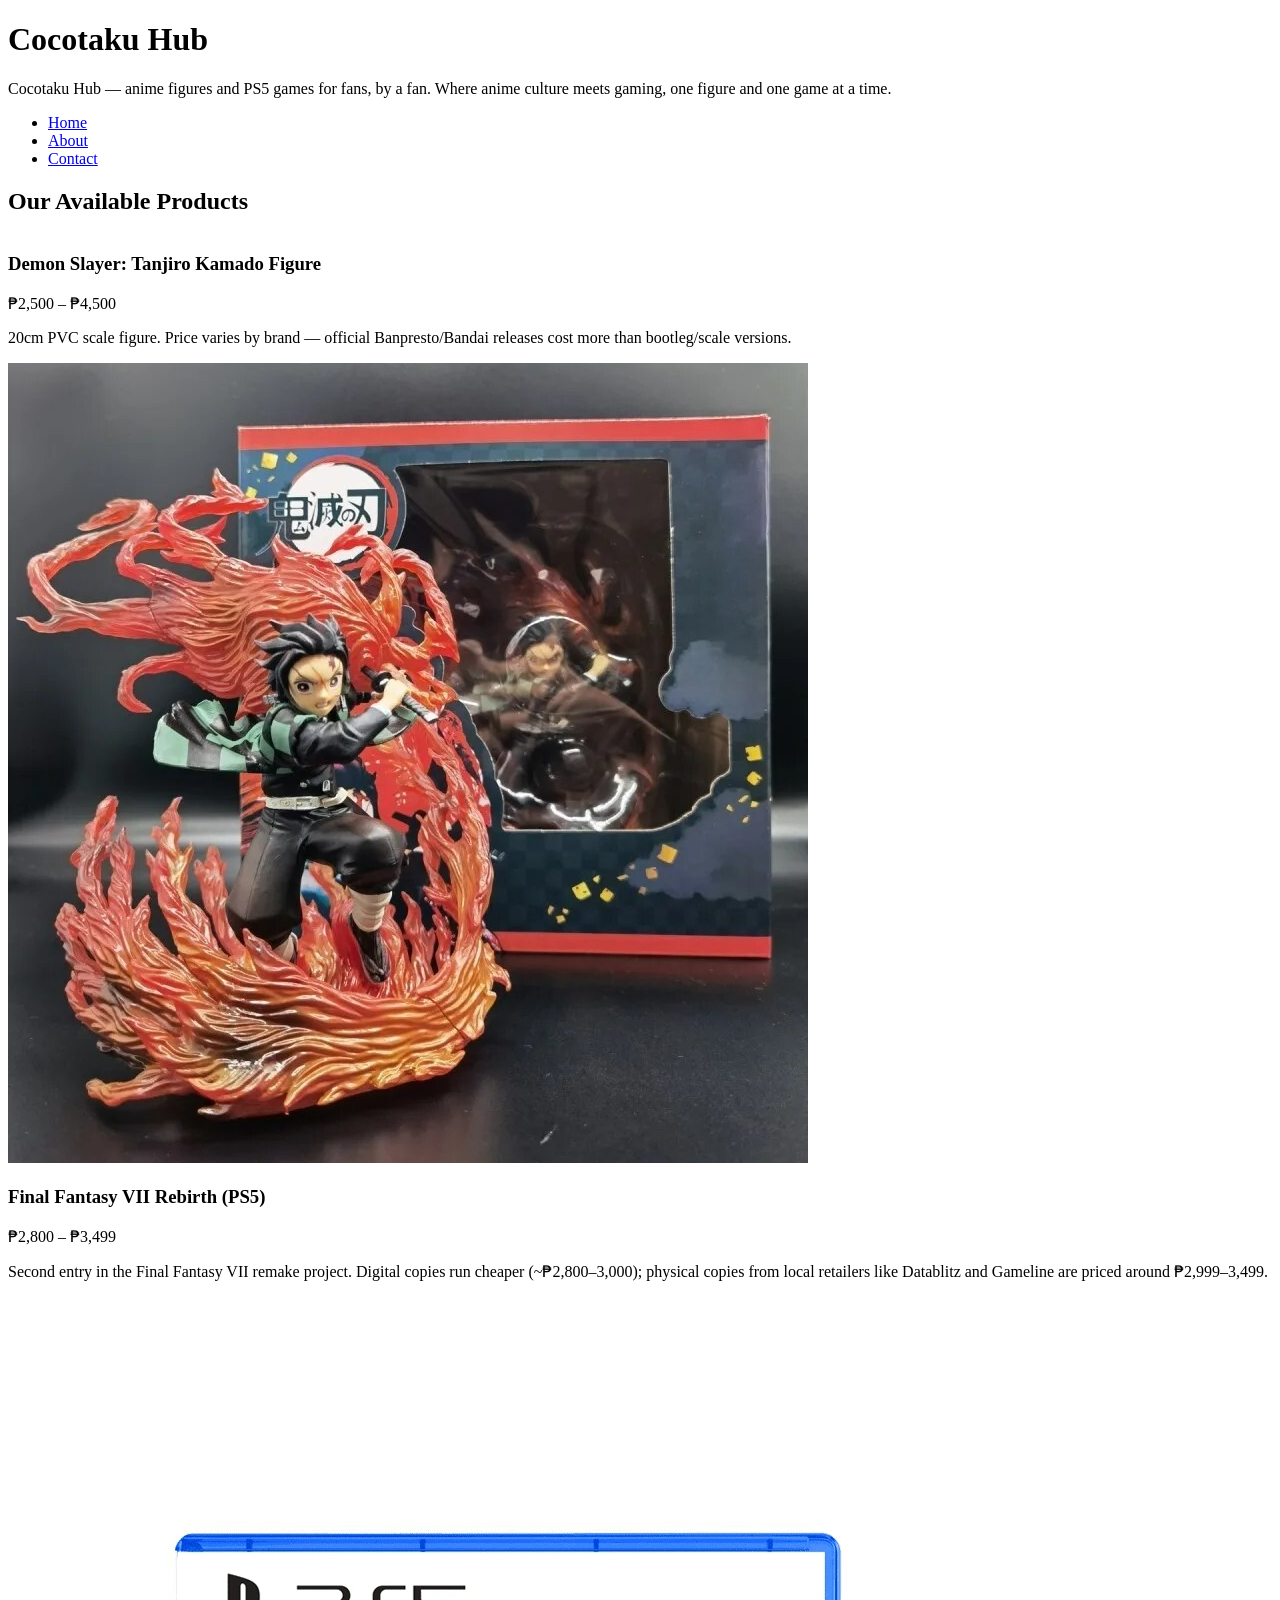
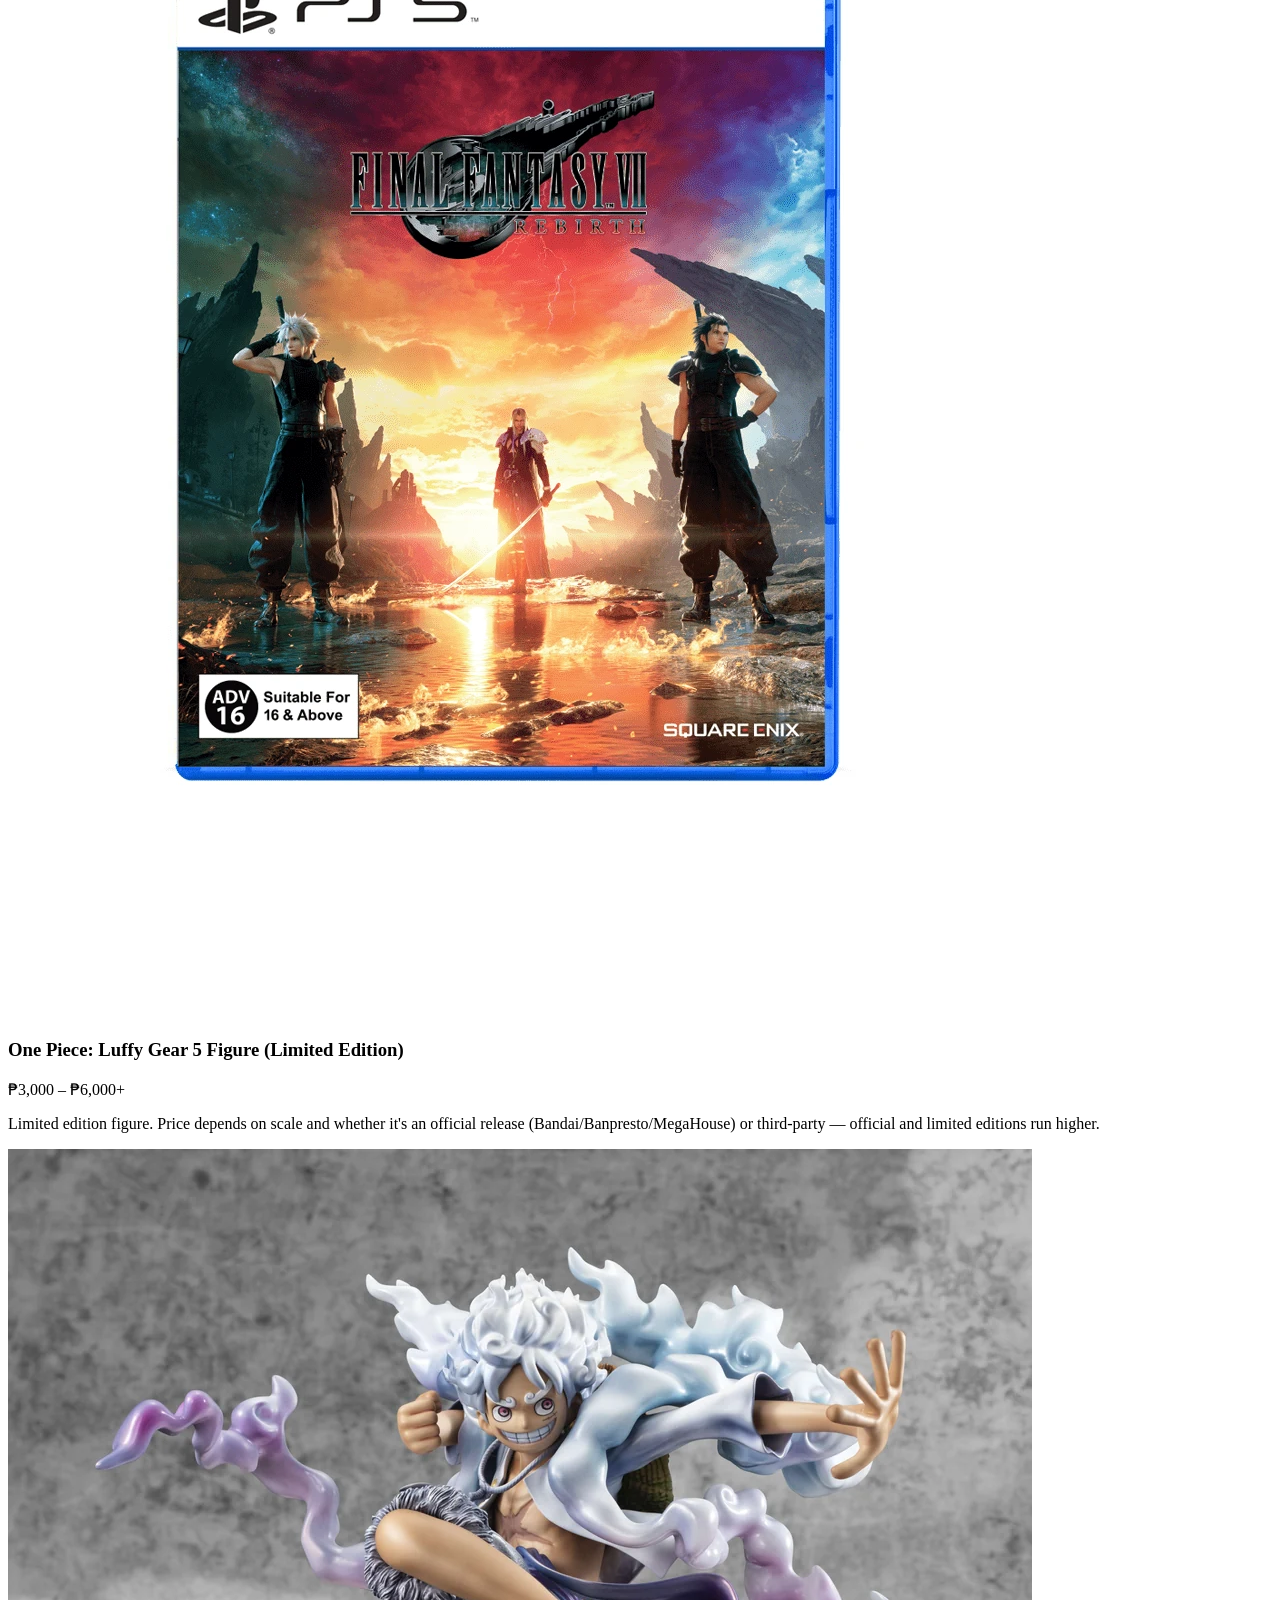
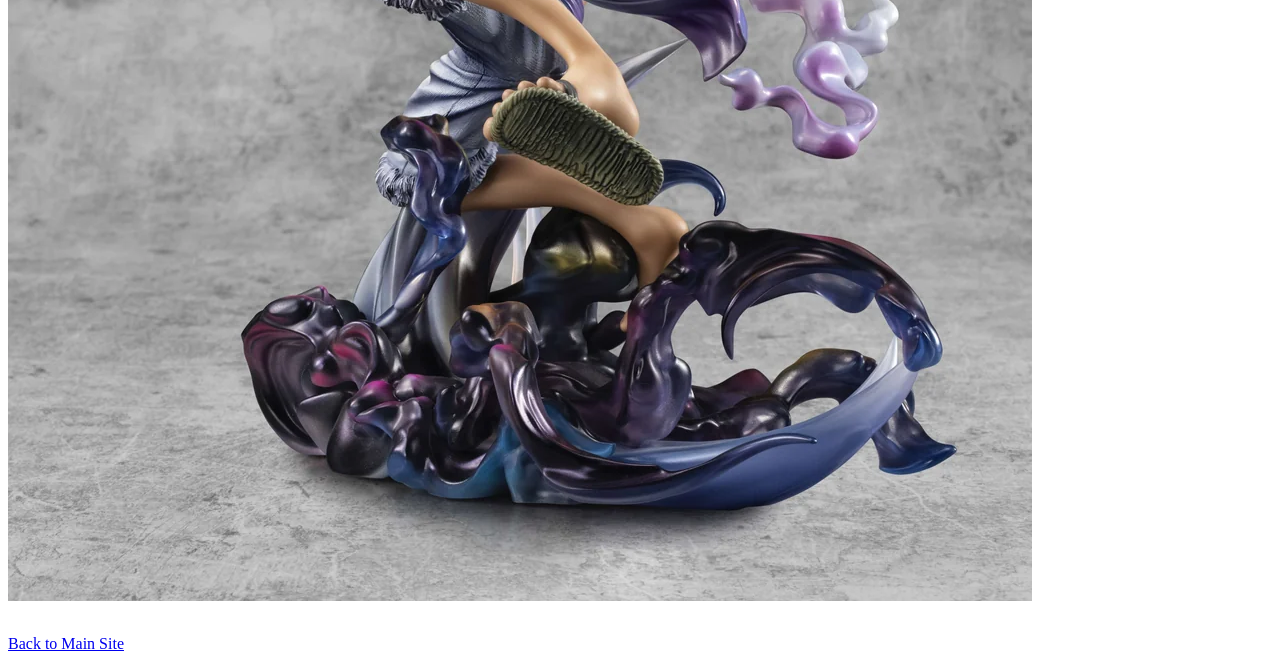
==== index.html @ 90696ed7 "Split shop into Home, About, and Contact pages with shared nav" ====
<!DOCTYPE html>
<html lang="en">
<head>
  <meta charset="UTF-8">
  <title>Cocotaku Hub</title>
</head>
<body>

  <header>
    <h1>Cocotaku Hub</h1>
    <p>Cocotaku Hub — anime figures and PS5 games for fans, by a fan.
    Where anime culture meets gaming, one figure and one game at a time.</p>
    <nav>
      <ul>
        <li><a href="index.html">Home</a></li>
        <li><a href="about.html">About</a></li>
        <li><a href="contact.html">Contact</a></li>
      </ul>
    </nav>
  </header>

  <main>
    <section>
      <h2>Our Available Products</h2>

      <article style="overflow: auto; margin-bottom: 30px;">

        <article>
          <h3>Demon Slayer: Tanjiro Kamado Figure</h3>
          <p>₱2,500 – ₱4,500</p>
          <p>20cm PVC scale figure. Price varies by brand — official Banpresto/Bandai releases cost more than bootleg/scale versions.</p>
          <img src="tanjiro.jpg" alt="Demon Slayer Tanjiro Kamado Figure">
        </article>

        <article>
          <h3>Final Fantasy VII Rebirth (PS5)</h3>
          <p>₱2,800 – ₱3,499</p>
          <p>Second entry in the Final Fantasy VII remake project. Digital copies run cheaper (~₱2,800–3,000); physical copies from local retailers like Datablitz and Gameline are priced around ₱2,999–3,499.</p>
          <img src="PS5.webp" alt="Final Fantasy VII Rebirth PS5 game">
        </article>

        <article>
          <h3>One Piece: Luffy Gear 5 Figure (Limited Edition)</h3>
          <p>₱3,000 – ₱6,000+</p>
          <p>Limited edition figure. Price depends on scale and whether it's an official release (Bandai/Banpresto/MegaHouse) or third-party — official and limited editions run higher.</p>
          <img src="luffy.webp" alt="One Piece Luffy Gear 5 Limited Edition Figure">
        </article>

      </article>
    </section>
  </main>

  <footer>
    <p><a href="https://jangel-laureta-compro.github.io/laureta_johnangel/">Back to Main Site</a></p>
  </footer>

</body>
</html>
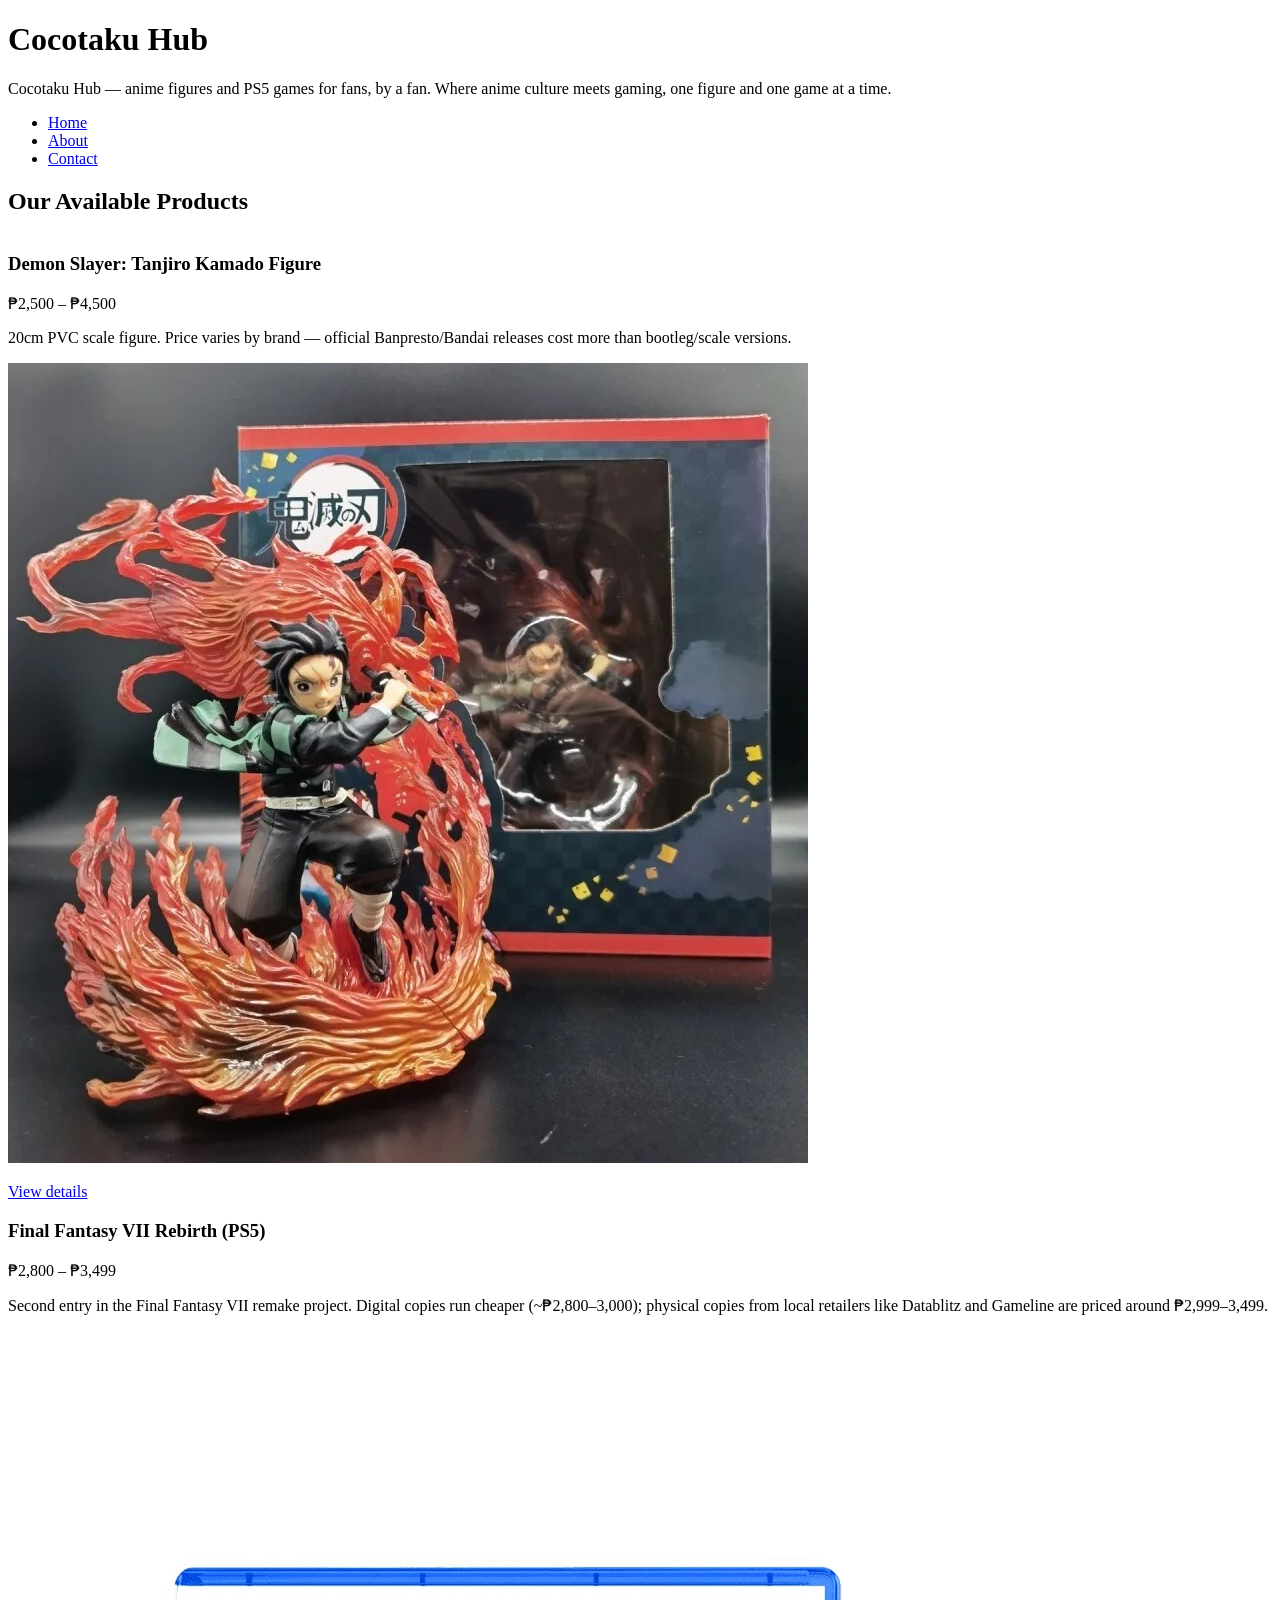
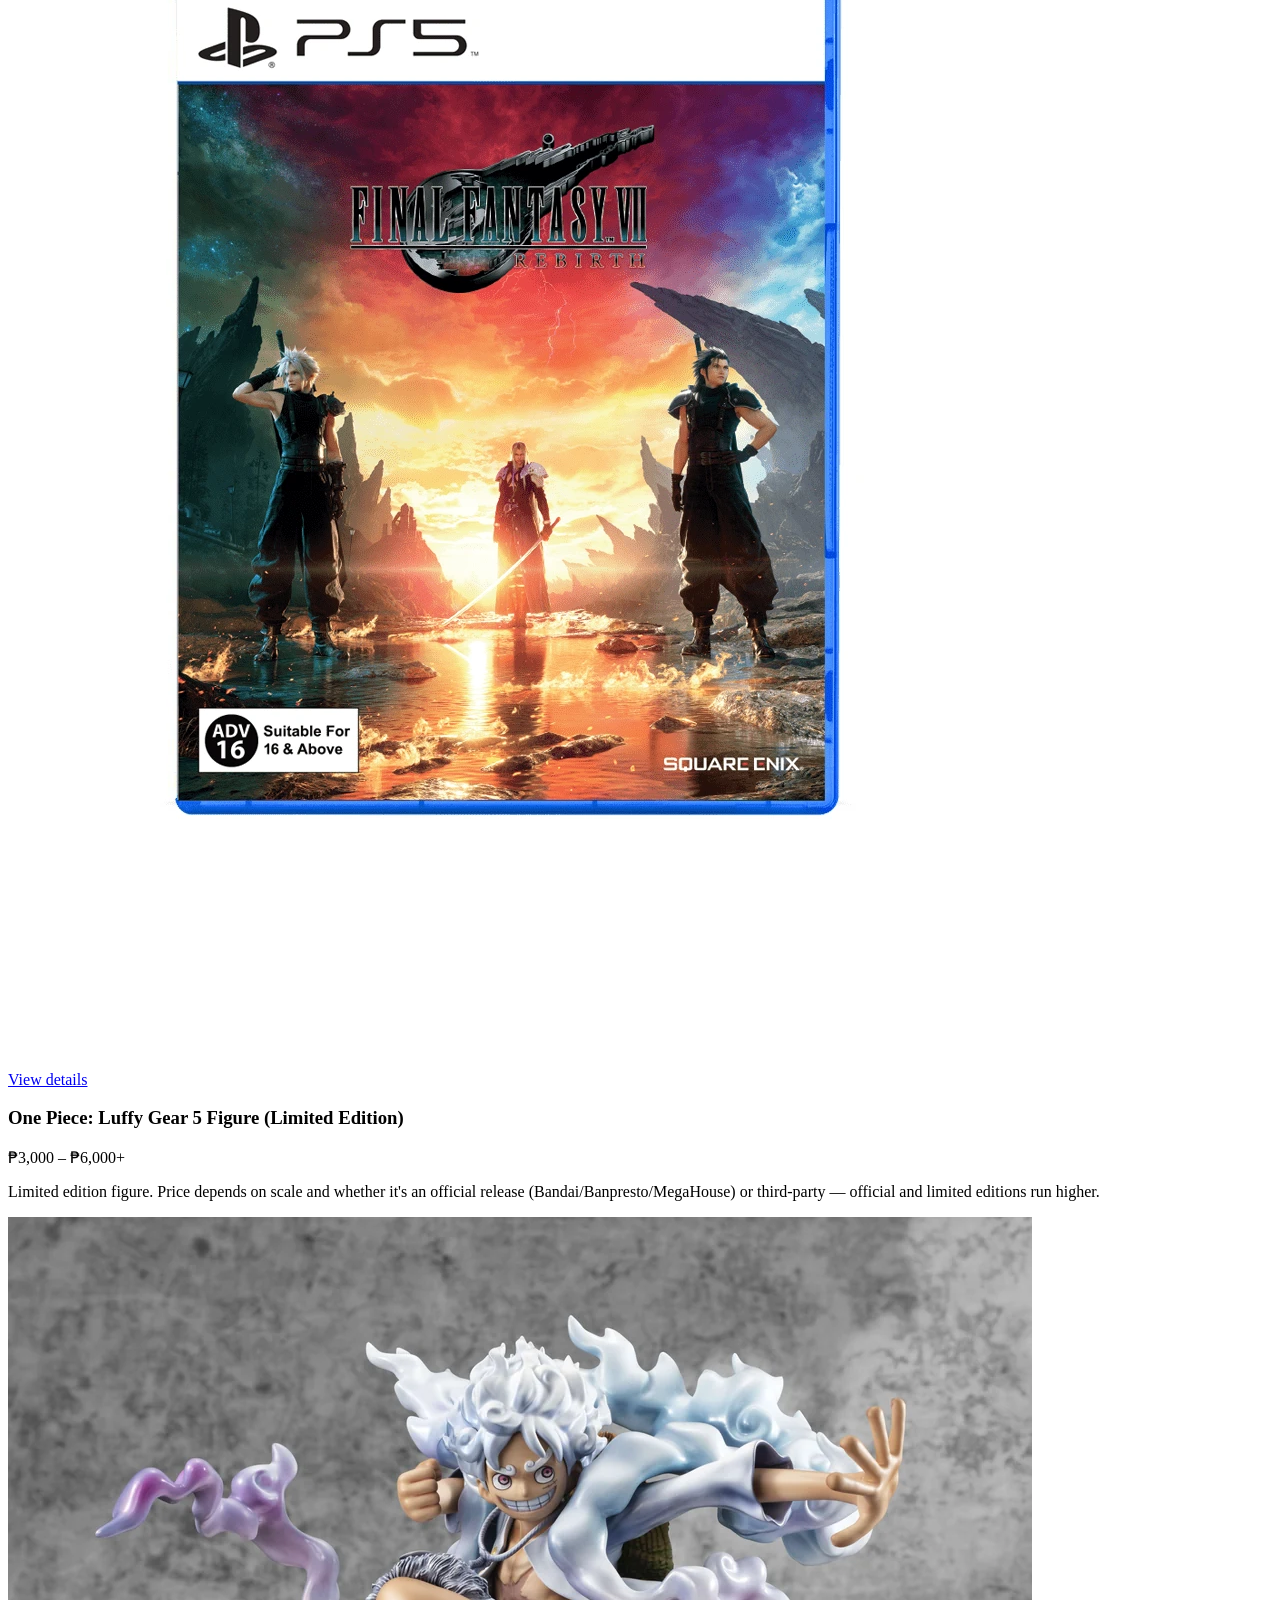
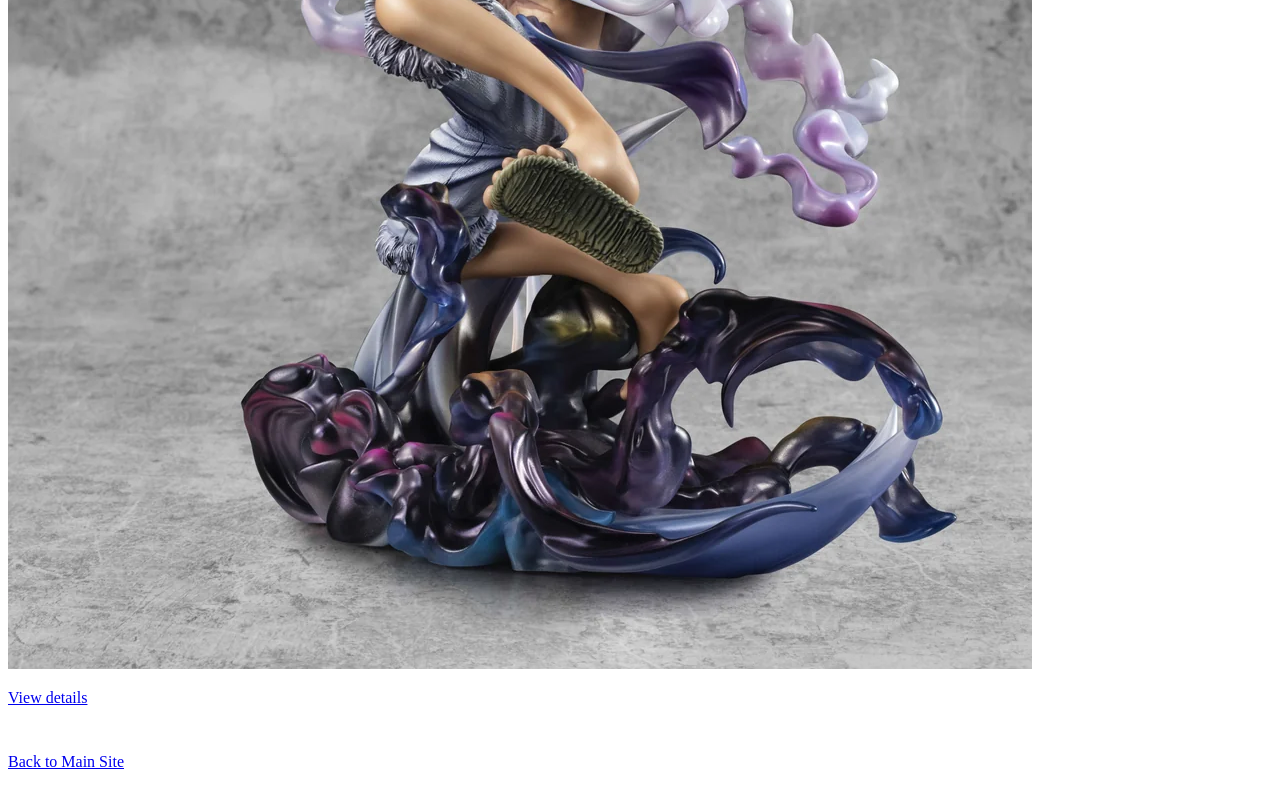
==== commit 6078ca8d: "add product detail pages for all products with view details links" ====
--- a/index.html
+++ b/index.html
@@ -26,25 +26,28 @@
       <article style="overflow: auto; margin-bottom: 30px;">
 
         <article>
-          <h3>Demon Slayer: Tanjiro Kamado Figure</h3>
-          <p>₱2,500 – ₱4,500</p>
-          <p>20cm PVC scale figure. Price varies by brand — official Banpresto/Bandai releases cost more than bootleg/scale versions.</p>
-          <img src="tanjiro.jpg" alt="Demon Slayer Tanjiro Kamado Figure">
-        </article>
+  <h3>Demon Slayer: Tanjiro Kamado Figure</h3>
+  <p>₱2,500 – ₱4,500</p>
+  <p>20cm PVC scale figure. Price varies by brand — official Banpresto/Bandai releases cost more than bootleg/scale versions.</p>
+  <img src="tanjiro.jpg" alt="Demon Slayer Tanjiro Kamado Figure">
+  <p><a href="products/tanjiro.html">View details</a></p>
+</article>
 
         <article>
-          <h3>Final Fantasy VII Rebirth (PS5)</h3>
-          <p>₱2,800 – ₱3,499</p>
-          <p>Second entry in the Final Fantasy VII remake project. Digital copies run cheaper (~₱2,800–3,000); physical copies from local retailers like Datablitz and Gameline are priced around ₱2,999–3,499.</p>
-          <img src="PS5.webp" alt="Final Fantasy VII Rebirth PS5 game">
-        </article>
+  <h3>Final Fantasy VII Rebirth (PS5)</h3>
+  <p>₱2,800 – ₱3,499</p>
+  <p>Second entry in the Final Fantasy VII remake project. Digital copies run cheaper (~₱2,800–3,000); physical copies from local retailers like Datablitz and Gameline are priced around ₱2,999–3,499.</p>
+  <img src="PS5.webp" alt="Final Fantasy VII Rebirth PS5 game">
+  <p><a href="products/ps5-rebirth.html">View details</a></p>
+</article>
 
-        <article>
-          <h3>One Piece: Luffy Gear 5 Figure (Limited Edition)</h3>
-          <p>₱3,000 – ₱6,000+</p>
-          <p>Limited edition figure. Price depends on scale and whether it's an official release (Bandai/Banpresto/MegaHouse) or third-party — official and limited editions run higher.</p>
-          <img src="luffy.webp" alt="One Piece Luffy Gear 5 Limited Edition Figure">
-        </article>
+       <article>
+  <h3>One Piece: Luffy Gear 5 Figure (Limited Edition)</h3>
+  <p>₱3,000 – ₱6,000+</p>
+  <p>Limited edition figure. Price depends on scale and whether it's an official release (Bandai/Banpresto/MegaHouse) or third-party — official and limited editions run higher.</p>
+  <img src="luffy.webp" alt="One Piece Luffy Gear 5 Limited Edition Figure">
+  <p><a href="products/luffy-gear5.html">View details</a></p>
+</article>
 
       </article>
     </section>
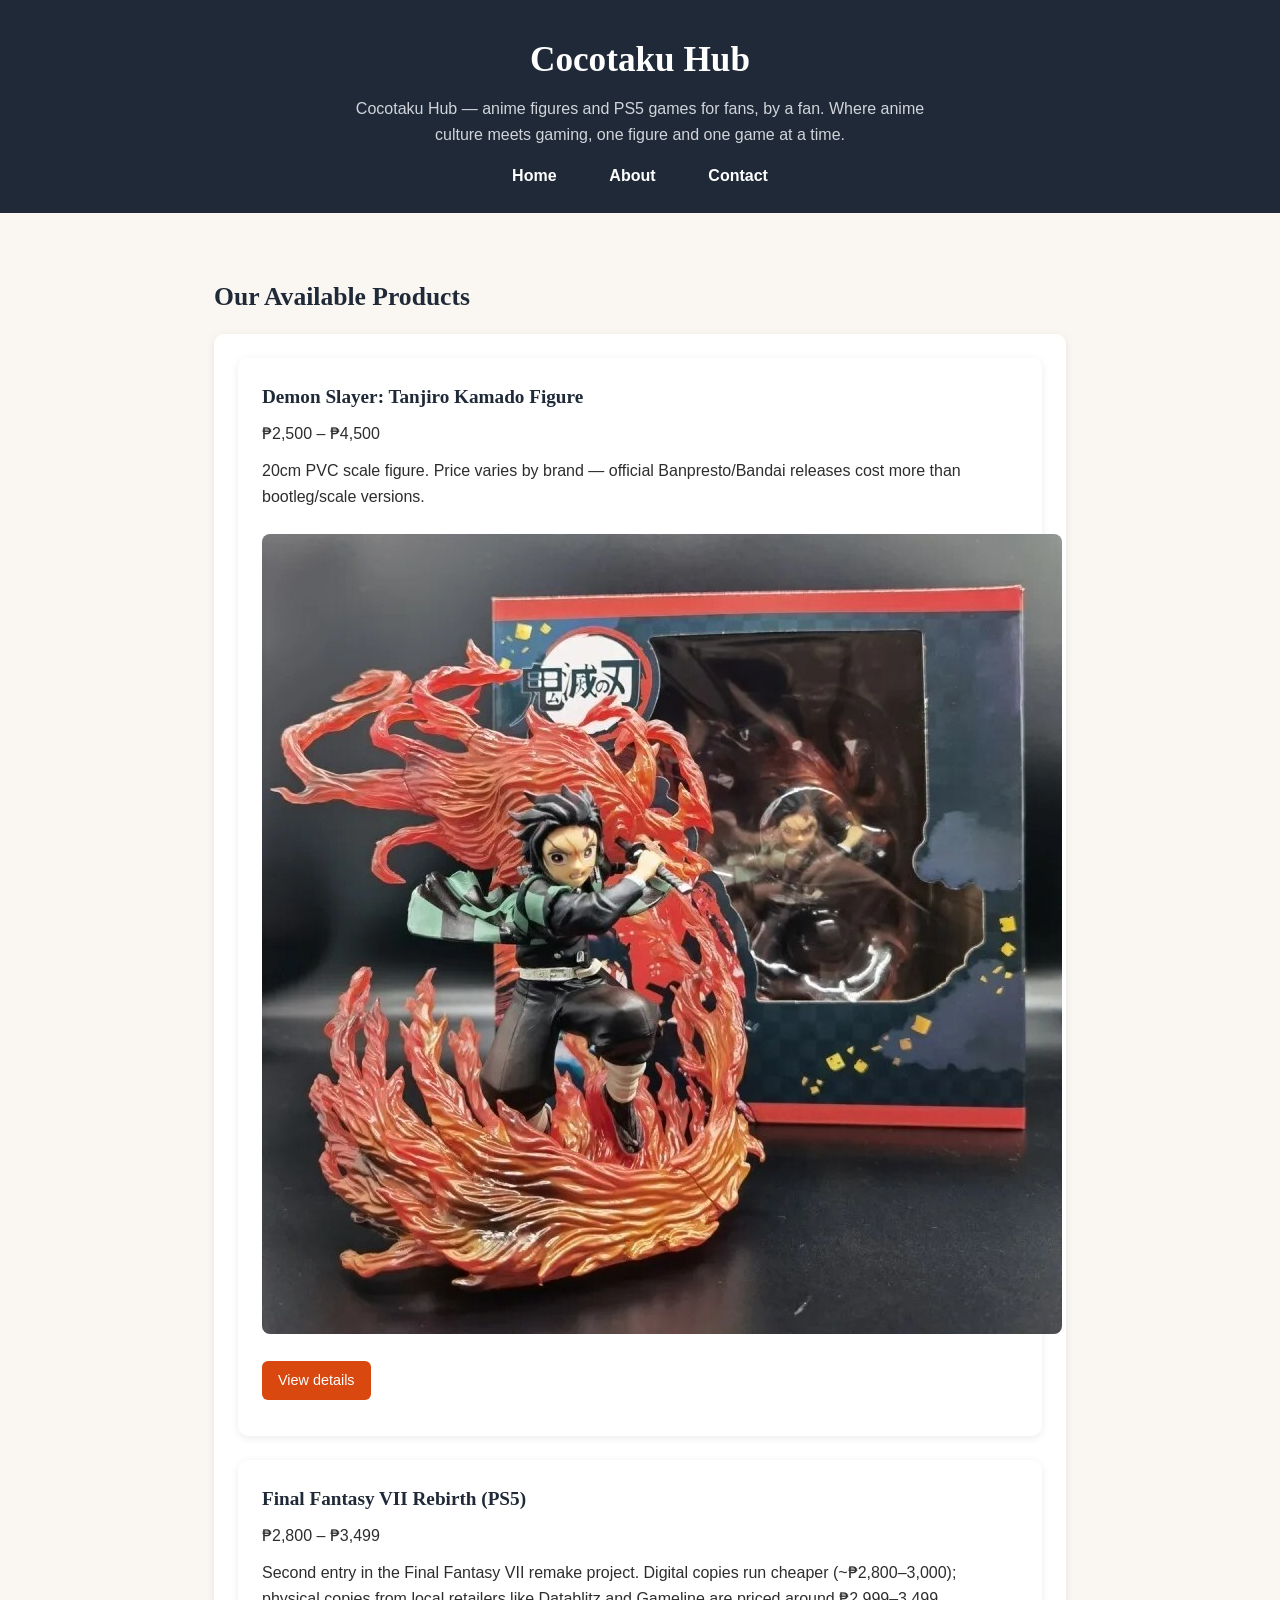
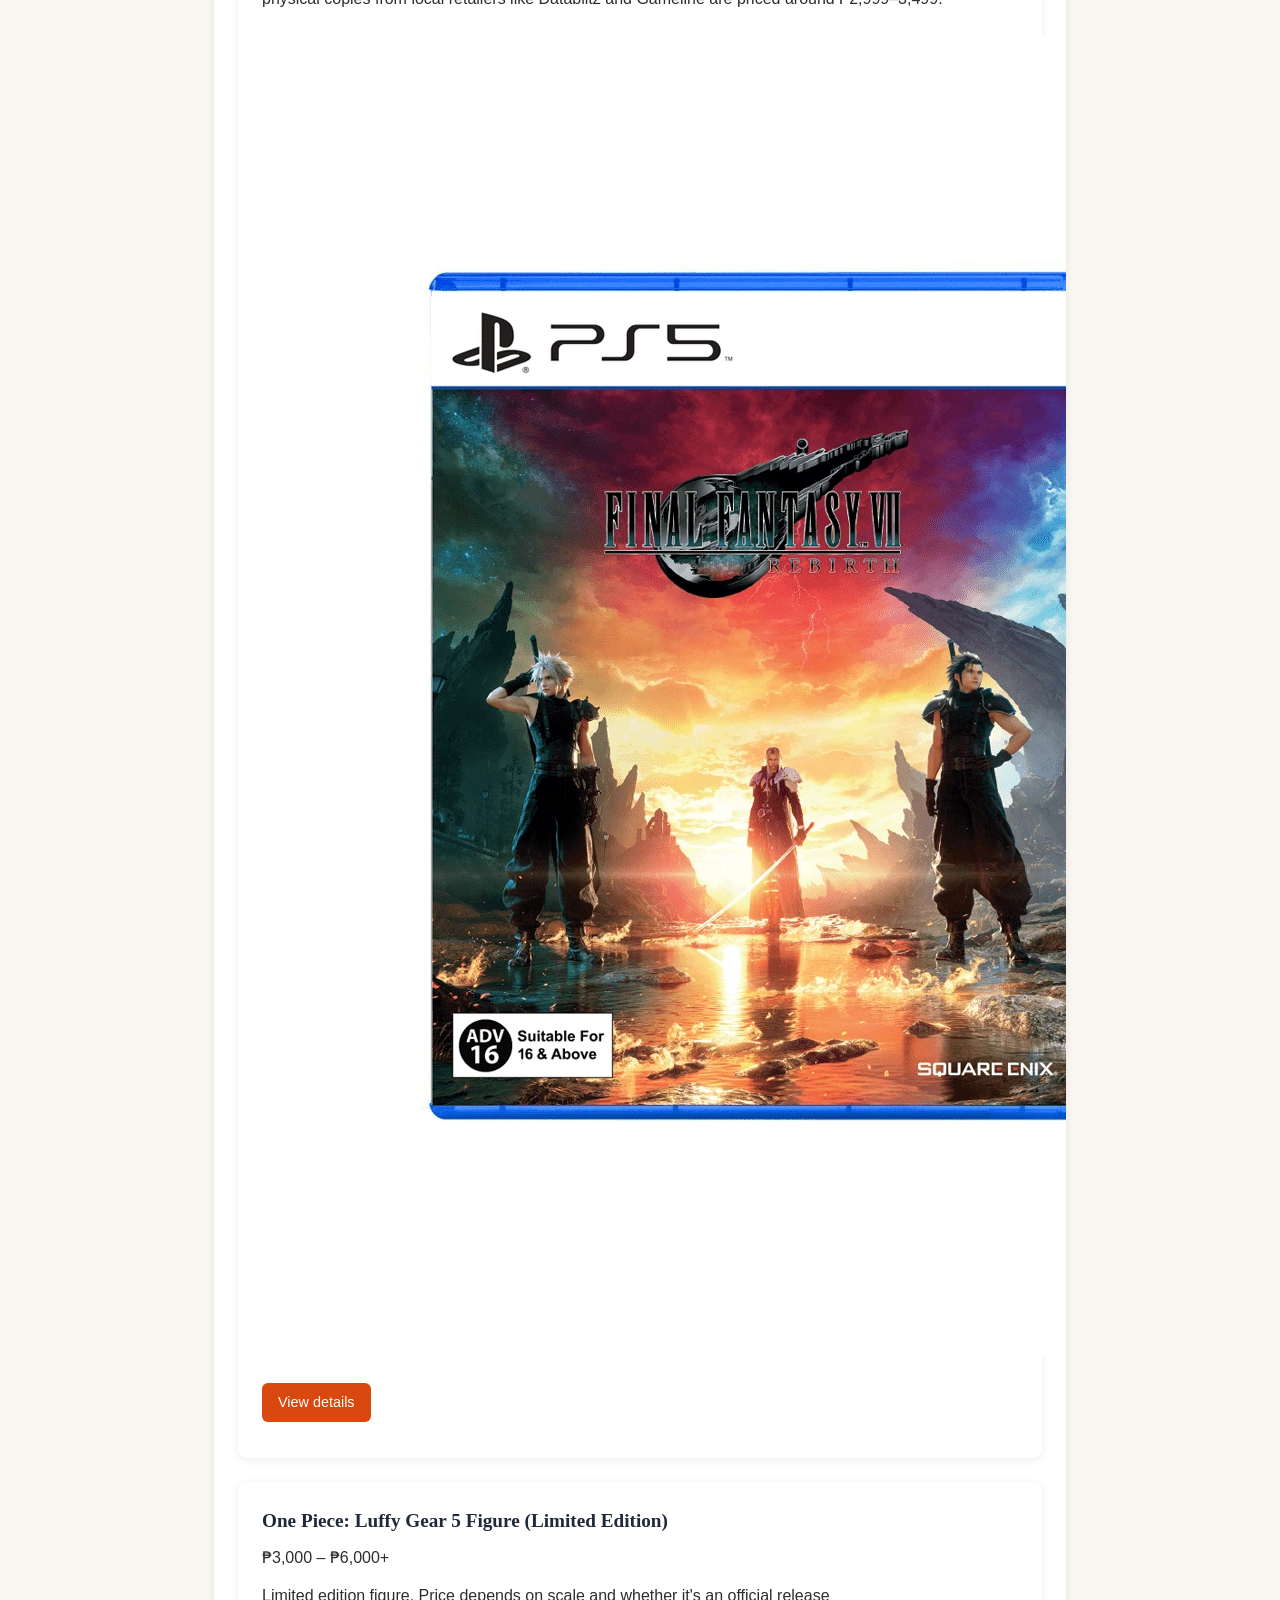
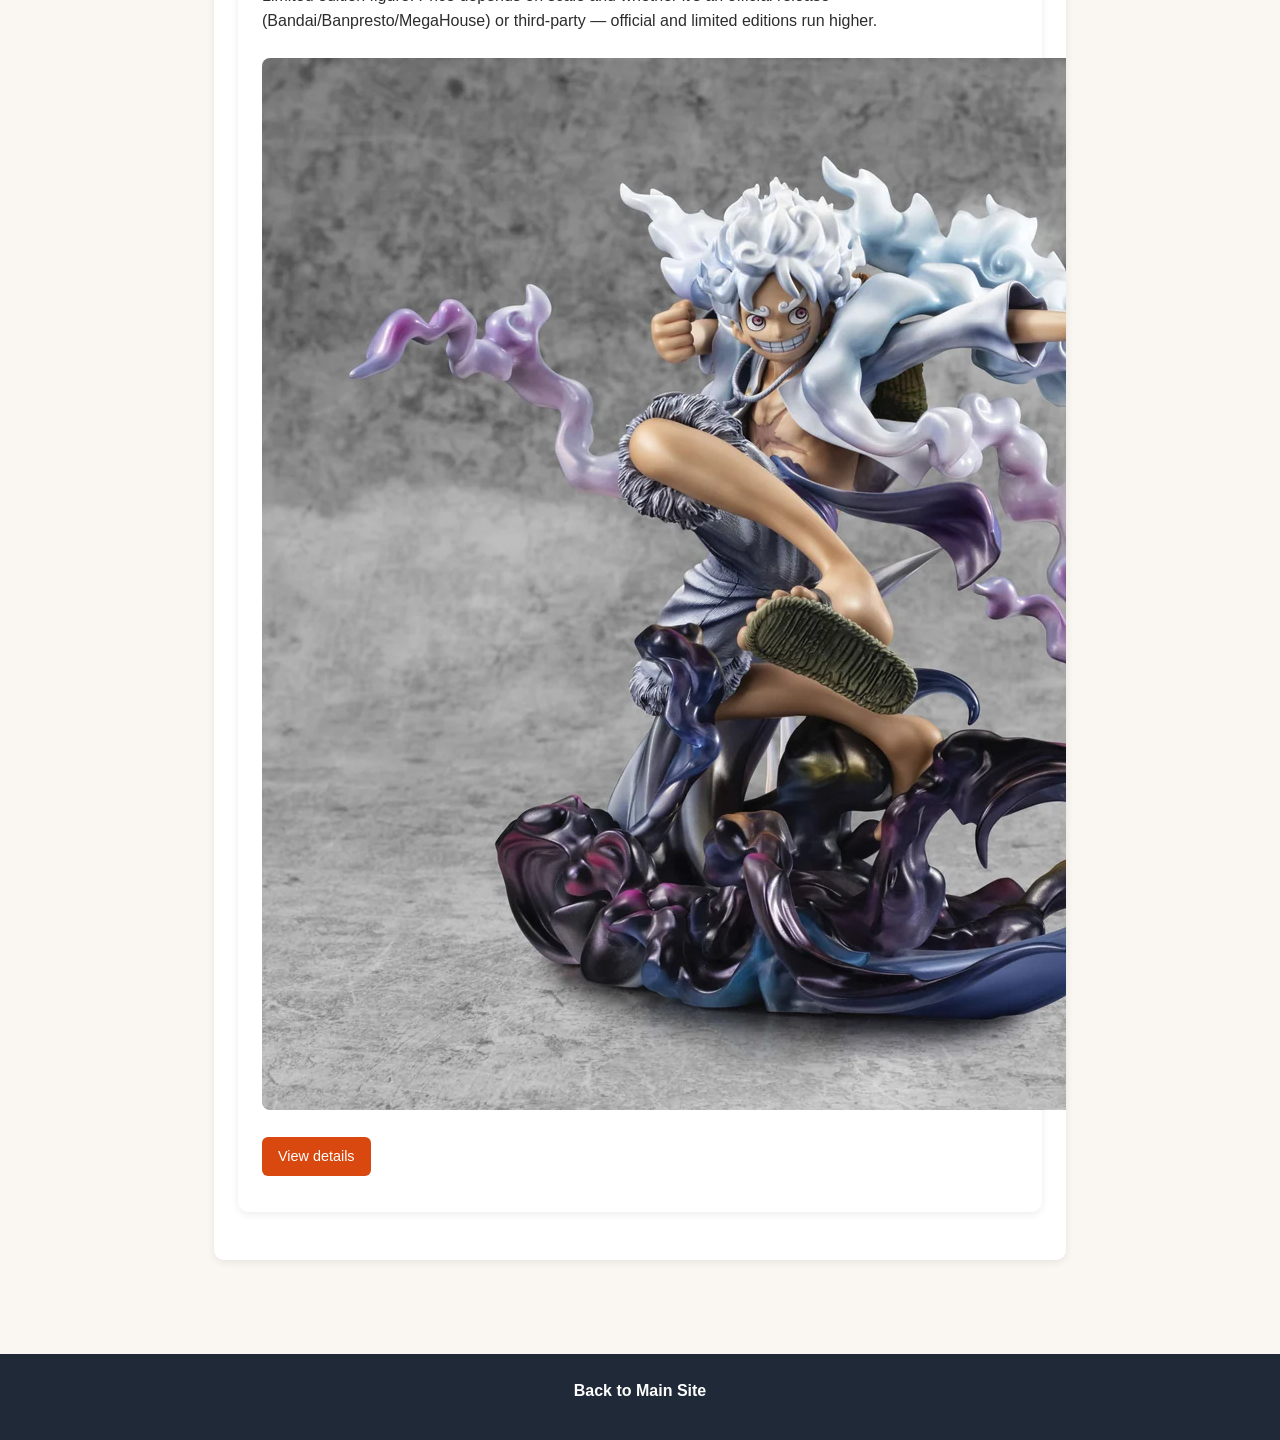
==== commit d909c6f3: "Add shared CSS styling across all pages" ====
--- a/index.html
+++ b/index.html
@@ -3,6 +3,7 @@
 <head>
   <meta charset="UTF-8">
   <title>Cocotaku Hub</title>
+  <link rel="stylesheet" href="style.css">
 </head>
 <body>
 
--- a/style.css
+++ b/style.css
@@ -0,0 +1,146 @@
+/* ===== Base Reset & Typography ===== */
+* {
+  margin: 0;
+  padding: 0;
+  box-sizing: border-box;
+}
+
+body {
+  font-family: 'Segoe UI', Tahoma, Geneva, Verdana, sans-serif;
+  line-height: 1.6;
+  color: #2d2d2d;
+  background-color: #faf7f2;
+}
+
+h1, h2, h3 {
+  font-family: Georgia, 'Times New Roman', serif;
+  color: #1f2937;
+}
+
+h1 { font-size: 2.2rem; margin-bottom: 0.5rem; }
+h2 { font-size: 1.6rem; margin-bottom: 1rem; margin-top: 2rem; }
+h3 { font-size: 1.2rem; margin-bottom: 0.5rem; }
+
+p { margin-bottom: 0.75rem; }
+
+a {
+  color: #d9480f;
+  text-decoration: none;
+}
+
+a:hover {
+  text-decoration: underline;
+}
+
+/* ===== Header ===== */
+header {
+  background-color: #1f2937;
+  color: #fff;
+  padding: 2rem 1.5rem 1.5rem;
+  text-align: center;
+}
+
+header h1 {
+  color: #fff;
+}
+
+header p {
+  color: #d1d5db;
+  max-width: 600px;
+  margin: 0 auto 1rem;
+}
+
+/* ===== Nav ===== */
+nav ul {
+  list-style: none;
+  display: flex;
+  justify-content: center;
+  gap: 1.5rem;
+  margin-top: 1rem;
+  flex-wrap: wrap;
+}
+
+nav a {
+  color: #fff;
+  font-weight: bold;
+  padding: 0.4rem 0.9rem;
+  border-radius: 20px;
+  transition: background-color 0.2s ease;
+}
+
+nav a:hover {
+  background-color: #d9480f;
+  text-decoration: none;
+}
+
+/* ===== Main Content ===== */
+main {
+  max-width: 900px;
+  margin: 0 auto;
+  padding: 2rem 1.5rem;
+}
+
+/* ===== Cards (product/place articles) ===== */
+article {
+  background-color: #fff;
+  border-radius: 10px;
+  padding: 1.5rem;
+  margin-bottom: 1.5rem;
+  box-shadow: 0 2px 8px rgba(0, 0, 0, 0.08);
+}
+
+article img {
+  border-radius: 8px;
+  margin: 0.75rem 0;
+}
+
+article a {
+  display: inline-block;
+  margin-top: 0.5rem;
+  background-color: #d9480f;
+  color: #fff;
+  padding: 0.5rem 1rem;
+  border-radius: 6px;
+  font-size: 0.9rem;
+}
+
+article a:hover {
+  background-color: #b8380c;
+  text-decoration: none;
+}
+
+/* ===== Tables (product/place detail specs) ===== */
+table {
+  width: 100%;
+  border-collapse: collapse;
+  margin: 1.5rem 0;
+  background-color: #fff;
+  border-radius: 8px;
+  overflow: hidden;
+  box-shadow: 0 2px 8px rgba(0, 0, 0, 0.08);
+}
+
+th, td {
+  padding: 0.75rem 1rem;
+  text-align: left;
+  border-bottom: 1px solid #eee;
+}
+
+th {
+  background-color: #1f2937;
+  color: #fff;
+}
+
+/* ===== Footer ===== */
+footer {
+  text-align: center;
+  padding: 1.5rem;
+  background-color: #1f2937;
+  color: #d1d5db;
+  margin-top: 2rem;
+}
+
+footer a {
+  color: #fff;
+  font-weight: bold;
+}
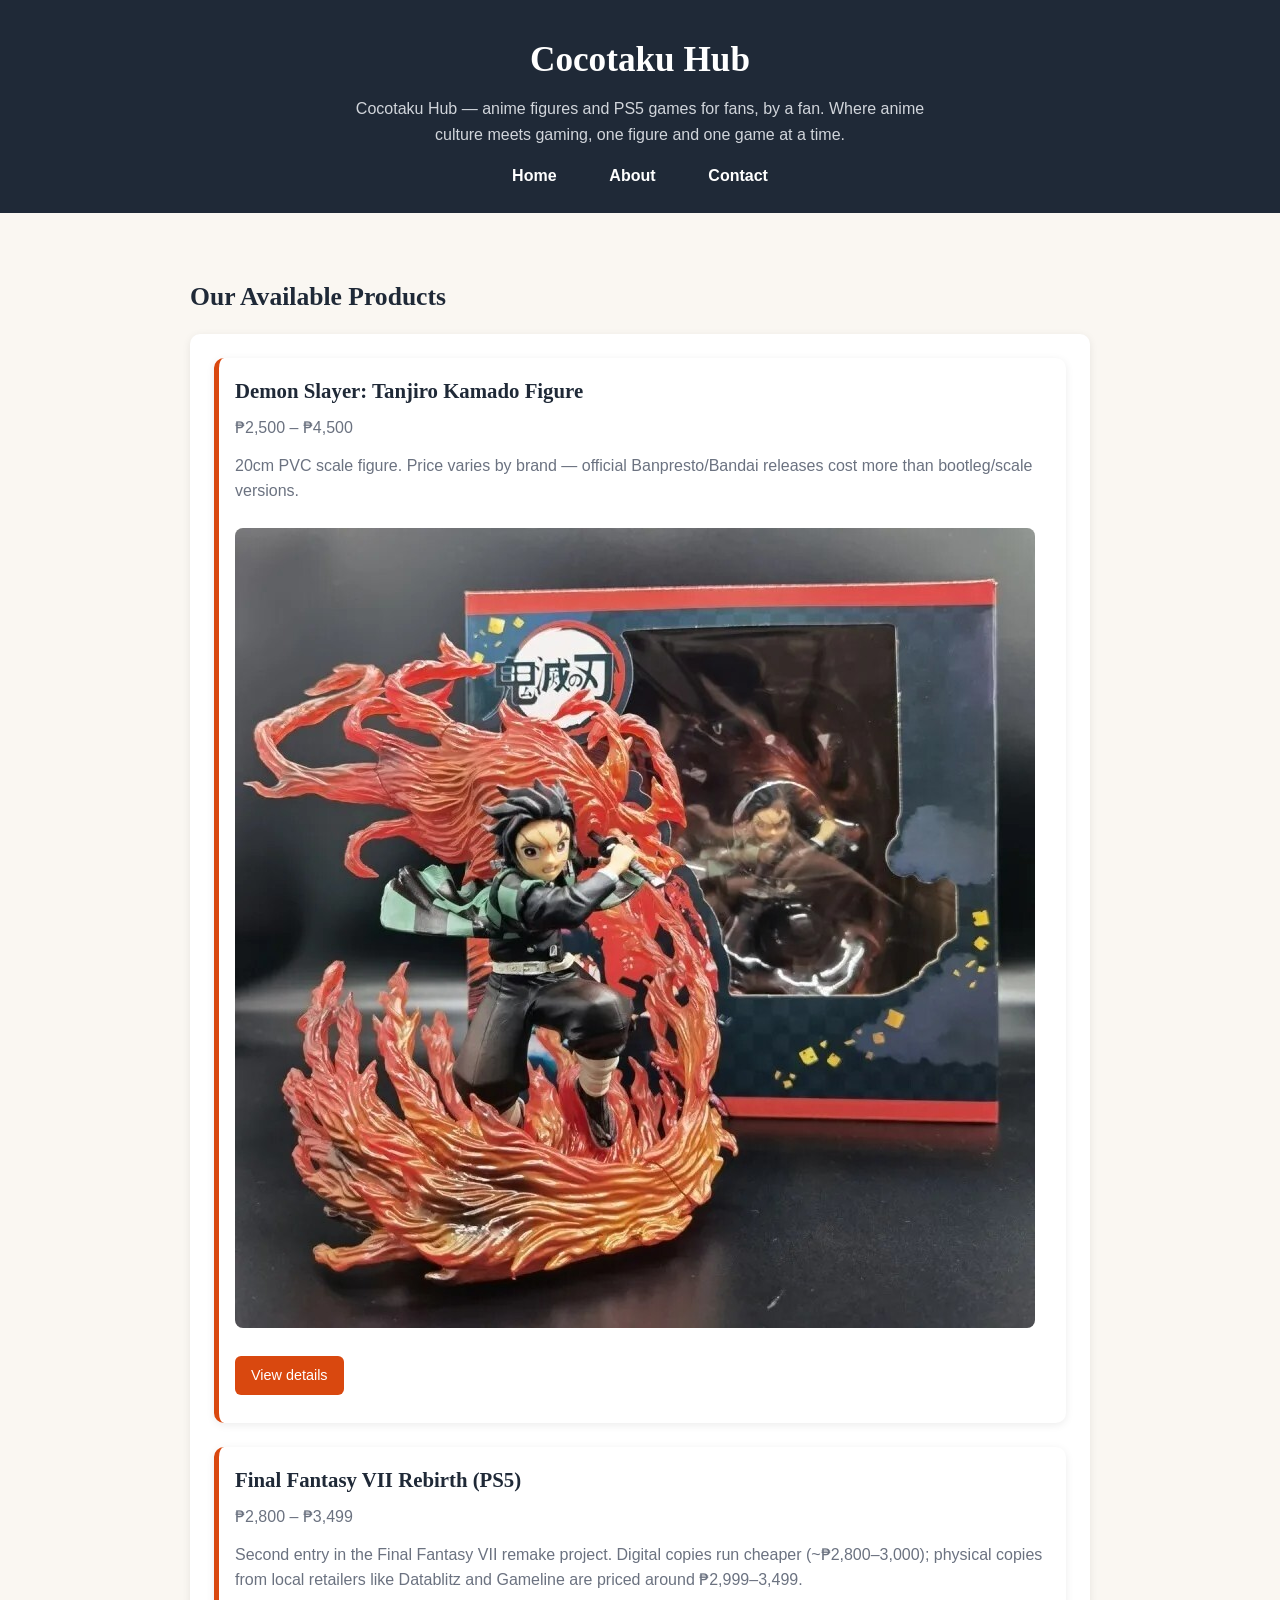
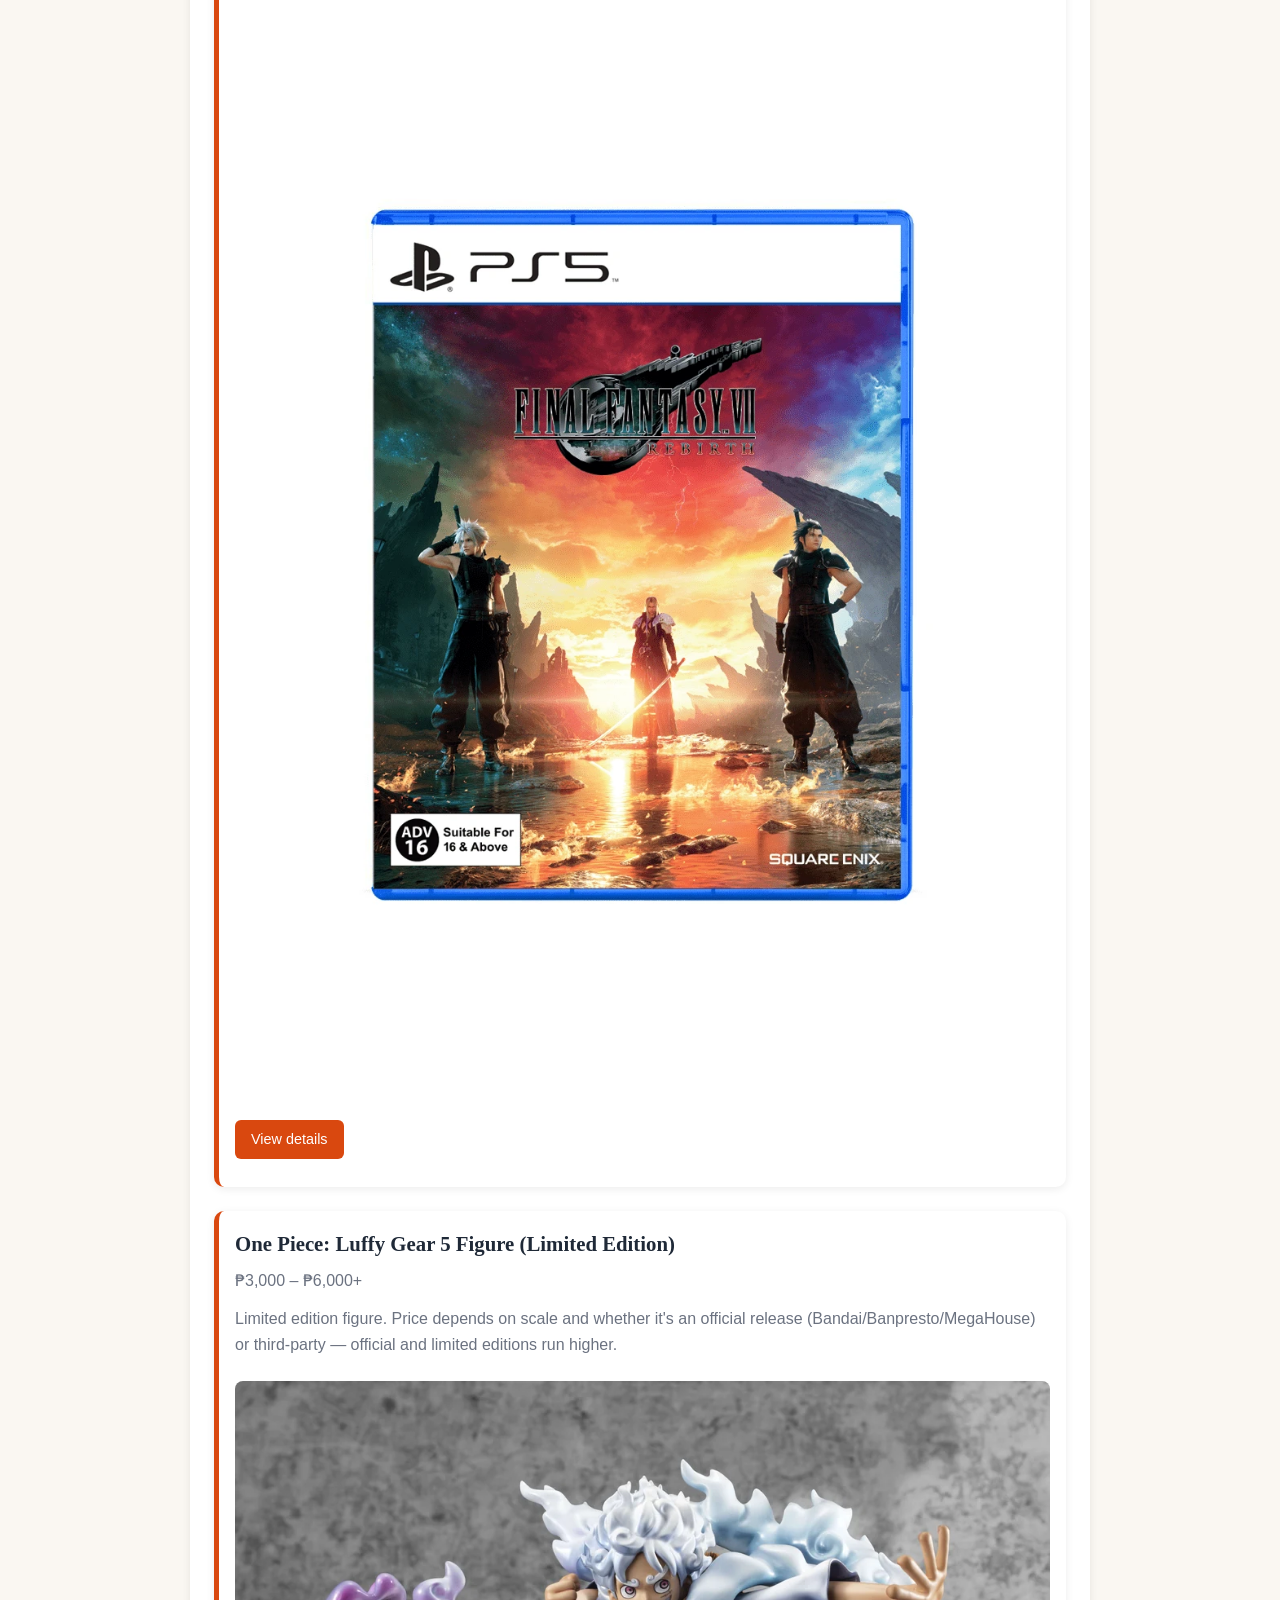
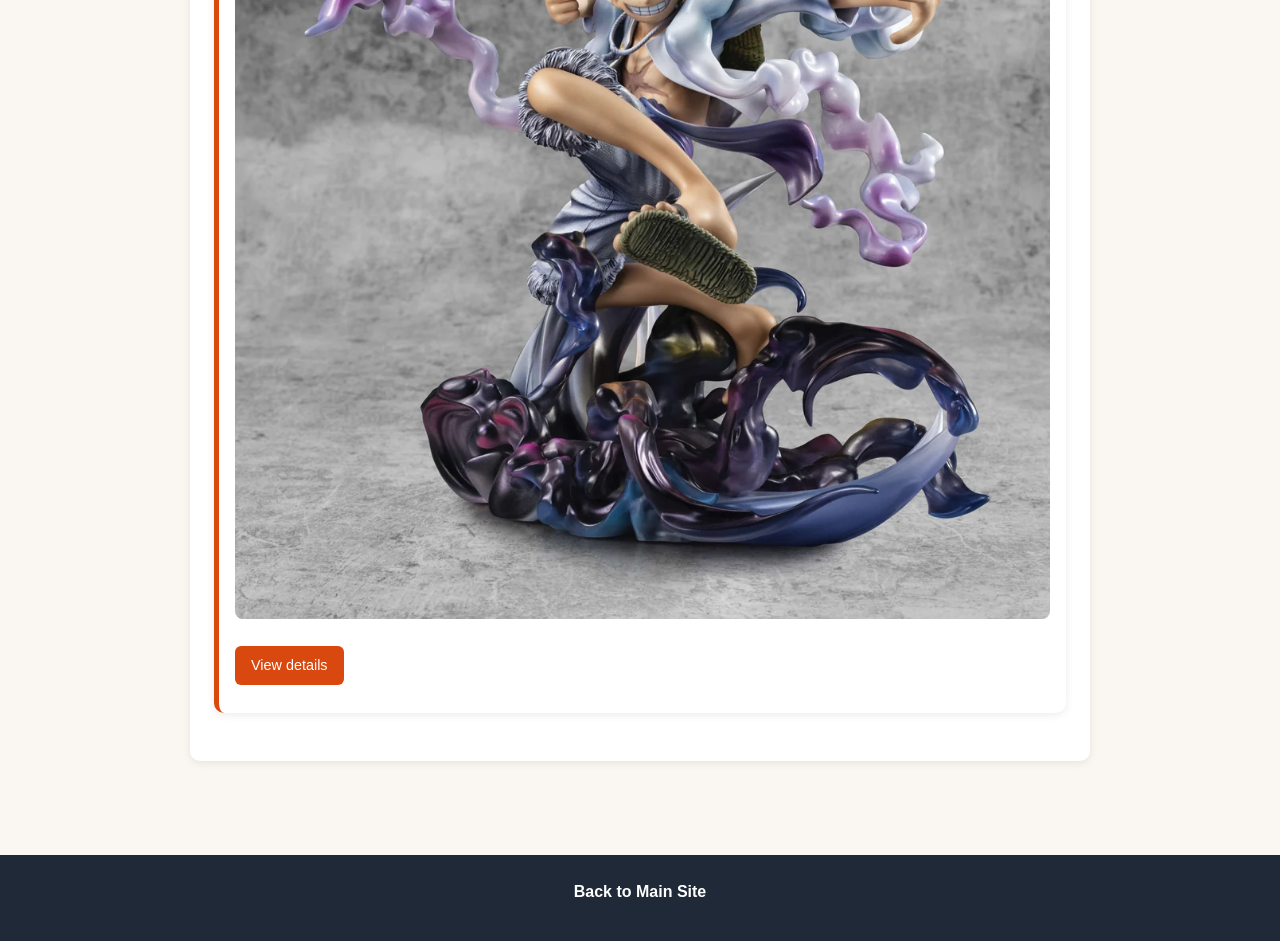
==== commit dfdaf377: "Style product cards and contact form with focus states" ====
--- a/index.html
+++ b/index.html
@@ -26,7 +26,7 @@
 
       <article style="overflow: auto; margin-bottom: 30px;">
 
-        <article>
+        <article class="product-card">
   <h3>Demon Slayer: Tanjiro Kamado Figure</h3>
   <p>₱2,500 – ₱4,500</p>
   <p>20cm PVC scale figure. Price varies by brand — official Banpresto/Bandai releases cost more than bootleg/scale versions.</p>
@@ -34,7 +34,7 @@
   <p><a href="products/tanjiro.html">View details</a></p>
 </article>
 
-        <article>
+        <article class="product-card">
   <h3>Final Fantasy VII Rebirth (PS5)</h3>
   <p>₱2,800 – ₱3,499</p>
   <p>Second entry in the Final Fantasy VII remake project. Digital copies run cheaper (~₱2,800–3,000); physical copies from local retailers like Datablitz and Gameline are priced around ₱2,999–3,499.</p>
@@ -42,7 +42,7 @@
   <p><a href="products/ps5-rebirth.html">View details</a></p>
 </article>
 
-       <article>
+       <article class="product-card">
   <h3>One Piece: Luffy Gear 5 Figure (Limited Edition)</h3>
   <p>₱3,000 – ₱6,000+</p>
   <p>Limited edition figure. Price depends on scale and whether it's an official release (Bandai/Banpresto/MegaHouse) or third-party — official and limited editions run higher.</p>
--- a/style.css
+++ b/style.css
@@ -1,20 +1,28 @@
-/* ===== Base Reset & Typography ===== */
-* {
+/* ===== 1. Variables ===== */
+:root {
+  --brand-color: #d9480f;
+  --ink-color: #1f2937;
+  --muted-grey: #6b7280;
+  --light-bg: #faf7f2;
+}
+
+/* ===== 2. Base Styles ===== */
+* {S
+  box-sizing: border-box;
   margin: 0;
   padding: 0;
-  box-sizing: border-box;
 }
 
 body {
   font-family: 'Segoe UI', Tahoma, Geneva, Verdana, sans-serif;
   line-height: 1.6;
-  color: #2d2d2d;
-  background-color: #faf7f2;
+  color: var(--ink-color);
+  background-color: var(--light-bg);
 }
 
 h1, h2, h3 {
   font-family: Georgia, 'Times New Roman', serif;
-  color: #1f2937;
+  color: var(--ink-color);
 }
 
 h1 { font-size: 2.2rem; margin-bottom: 0.5rem; }
@@ -24,7 +32,7 @@
 p { margin-bottom: 0.75rem; }
 
 a {
-  color: #d9480f;
+  color: var(--brand-color);
   text-decoration: none;
 }
 
@@ -32,9 +40,11 @@
   text-decoration: underline;
 }
 
-/* ===== Header ===== */
+/* ===== 3. Layout Regions ===== */
+
+/* Header */
 header {
-  background-color: #1f2937;
+  background-color: var(--ink-color);
   color: #fff;
   padding: 2rem 1.5rem 1.5rem;
   text-align: center;
@@ -50,9 +60,10 @@
   margin: 0 auto 1rem;
 }
 
-/* ===== Nav ===== */
+/* Nav */
 nav ul {
   list-style: none;
+  padding: 0;
   display: flex;
   justify-content: center;
   gap: 1.5rem;
@@ -60,44 +71,72 @@
   flex-wrap: wrap;
 }
 
+nav li {
+  display: inline-block;
+}
+
 nav a {
   color: #fff;
   font-weight: bold;
   padding: 0.4rem 0.9rem;
   border-radius: 20px;
+  text-decoration: none;
   transition: background-color 0.2s ease;
 }
 
 nav a:hover {
-  background-color: #d9480f;
-  text-decoration: none;
-}
-
-/* ===== Main Content ===== */
+  background-color: var(--brand-color);
+  text-decoration: none;
+}
+
+/* Main */
 main {
   max-width: 900px;
   margin: 0 auto;
   padding: 2rem 1.5rem;
 }
 
-/* ===== Cards (product/place articles) ===== */
+/* Footer */
+footer {
+  text-align: center;
+  padding: 1.5rem;
+  background-color: var(--ink-color);
+  color: #d1d5db;
+  margin-top: 2rem;
+}
+
+footer a {
+  color: #fff;
+  font-weight: bold;
+}
+
+/* ===== 4. Components ===== */
+
+/* Product cards */
 article {
   background-color: #fff;
   border-radius: 10px;
   padding: 1.5rem;
   margin-bottom: 1.5rem;
   box-shadow: 0 2px 8px rgba(0, 0, 0, 0.08);
+  color: var(--muted-grey);
+}
+
+article h3 {
+  color: var(--ink-color);
 }
 
 article img {
   border-radius: 8px;
   margin: 0.75rem 0;
+  max-width: 100%;
+  height: auto;
 }
 
 article a {
   display: inline-block;
   margin-top: 0.5rem;
-  background-color: #d9480f;
+  background-color: var(--brand-color);
   color: #fff;
   padding: 0.5rem 1rem;
   border-radius: 6px;
@@ -109,7 +148,7 @@
   text-decoration: none;
 }
 
-/* ===== Tables (product/place detail specs) ===== */
+/* Tables (product spec sheets) */
 table {
   width: 100%;
   border-collapse: collapse;
@@ -127,20 +166,170 @@
 }
 
 th {
-  background-color: #1f2937;
-  color: #fff;
-}
-
-/* ===== Footer ===== */
-footer {
-  text-align: center;
-  padding: 1.5rem;
-  background-color: #1f2937;
-  color: #d1d5db;
-  margin-top: 2rem;
-}
-
-footer a {
-  color: #fff;
-  font-weight: bold;
+  background-color: var(--ink-color);
+  color: #fff;
+}
+
+/* Forms */
+form {
+  margin-top: 1.5rem;
+}
+
+fieldset {
+  border: 1px solid #ddd;
+  border-radius: 8px;
+  padding: 1rem;
+  margin-bottom: 1rem;
+}
+
+legend {
+  font-weight: bold;
+  color: var(--ink-color);
+  padding: 0 0.5rem;
+}
+
+label {
+  display: block;
+  margin-top: 0.75rem;
+  margin-bottom: 0.25rem;
+  font-weight: bold;
+}
+
+input[type="text"],
+input[type="email"],
+input[type="number"],
+select,
+textarea {
+  width: 100%;
+  padding: 0.5rem;
+  border: 1px solid #ccc;
+  border-radius: 6px;
+  font-family: inherit;
+  font-size: 1rem;
+}
+
+input[type="radio"],
+input[type="checkbox"] {
+  margin-right: 0.5rem;
+}
+
+button[type="submit"] {
+  margin-top: 1rem;
+  background-color: var(--brand-color);
+  color: #fff;
+  border: none;
+  padding: 0.6rem 1.2rem;
+  border-radius: 6px;
+  font-size: 1rem;
+  cursor: pointer;
+}
+
+button[type="submit"]:hover {
+  background-color: #b8380c;
+}
+
+/* Product cards */
+.product-card {
+  background-color: #fff;
+  border-radius: 10px;
+  padding: 16px;
+  margin-bottom: 1.5rem;
+  border-left: 5px solid var(--brand-color);
+  box-shadow: 0 2px 8px rgba(0, 0, 0, 0.08);
+}
+
+.product-card h3 {
+  font-size: 1.3rem;
+  color: var(--ink-color);
+}
+
+.product-card img {
+  border-radius: 8px;
+  margin: 0.75rem 0;
+  max-width: 100%;
+  height: auto;
+}
+
+.product-card a {
+  display: inline-block;
+  margin-top: 0.5rem;
+  background-color: var(--brand-color);
+  color: #fff;
+  padding: 0.5rem 1rem;
+  border-radius: 6px;
+  font-size: 0.9rem;
+}
+
+.product-card a:hover {
+  background-color: #b8380c;
+  text-decoration: none;
+}
+
+/* Form styling */
+form {
+  margin-top: 1.5rem;
+}
+
+fieldset {
+  border: 1px solid #ddd;
+  border-radius: 8px;
+  padding: 16px;
+  margin-bottom: 1rem;
+}
+
+legend {
+  font-weight: bold;
+  color: var(--brand-color);
+  padding: 0 0.5rem;
+}
+
+label {
+  display: block;
+  margin-top: 0.75rem;
+  margin-bottom: 0.25rem;
+  font-weight: bold;
+  color: var(--ink-color);
+}
+
+input[type="text"],
+input[type="email"],
+input[type="number"],
+select,
+textarea {
+  width: 100%;
+  padding: 0.6rem;
+  border: 1px solid #ccc;
+  border-radius: 6px;
+  font-family: inherit;
+  font-size: 1rem;
+  color: var(--ink-color);
+}
+
+input[type="radio"],
+input[type="checkbox"] {
+  margin-right: 0.5rem;
+}
+
+button[type="submit"] {
+  margin-top: 1rem;
+  background-color: var(--brand-color);
+  color: #fff;
+  border: none;
+  padding: 0.6rem 1.2rem;
+  border-radius: 6px;
+  font-size: 1rem;
+  cursor: pointer;
+}
+
+button[type="submit"]:hover {
+  background-color: #b8380c;
+}
+
+/* Visible focus state — required for keyboard accessibility */
+input:focus,
+textarea:focus,
+select:focus,
+button:focus {
+  outline: 3px solid var(--brand-color);
+  outline-offset: 2px;
 }
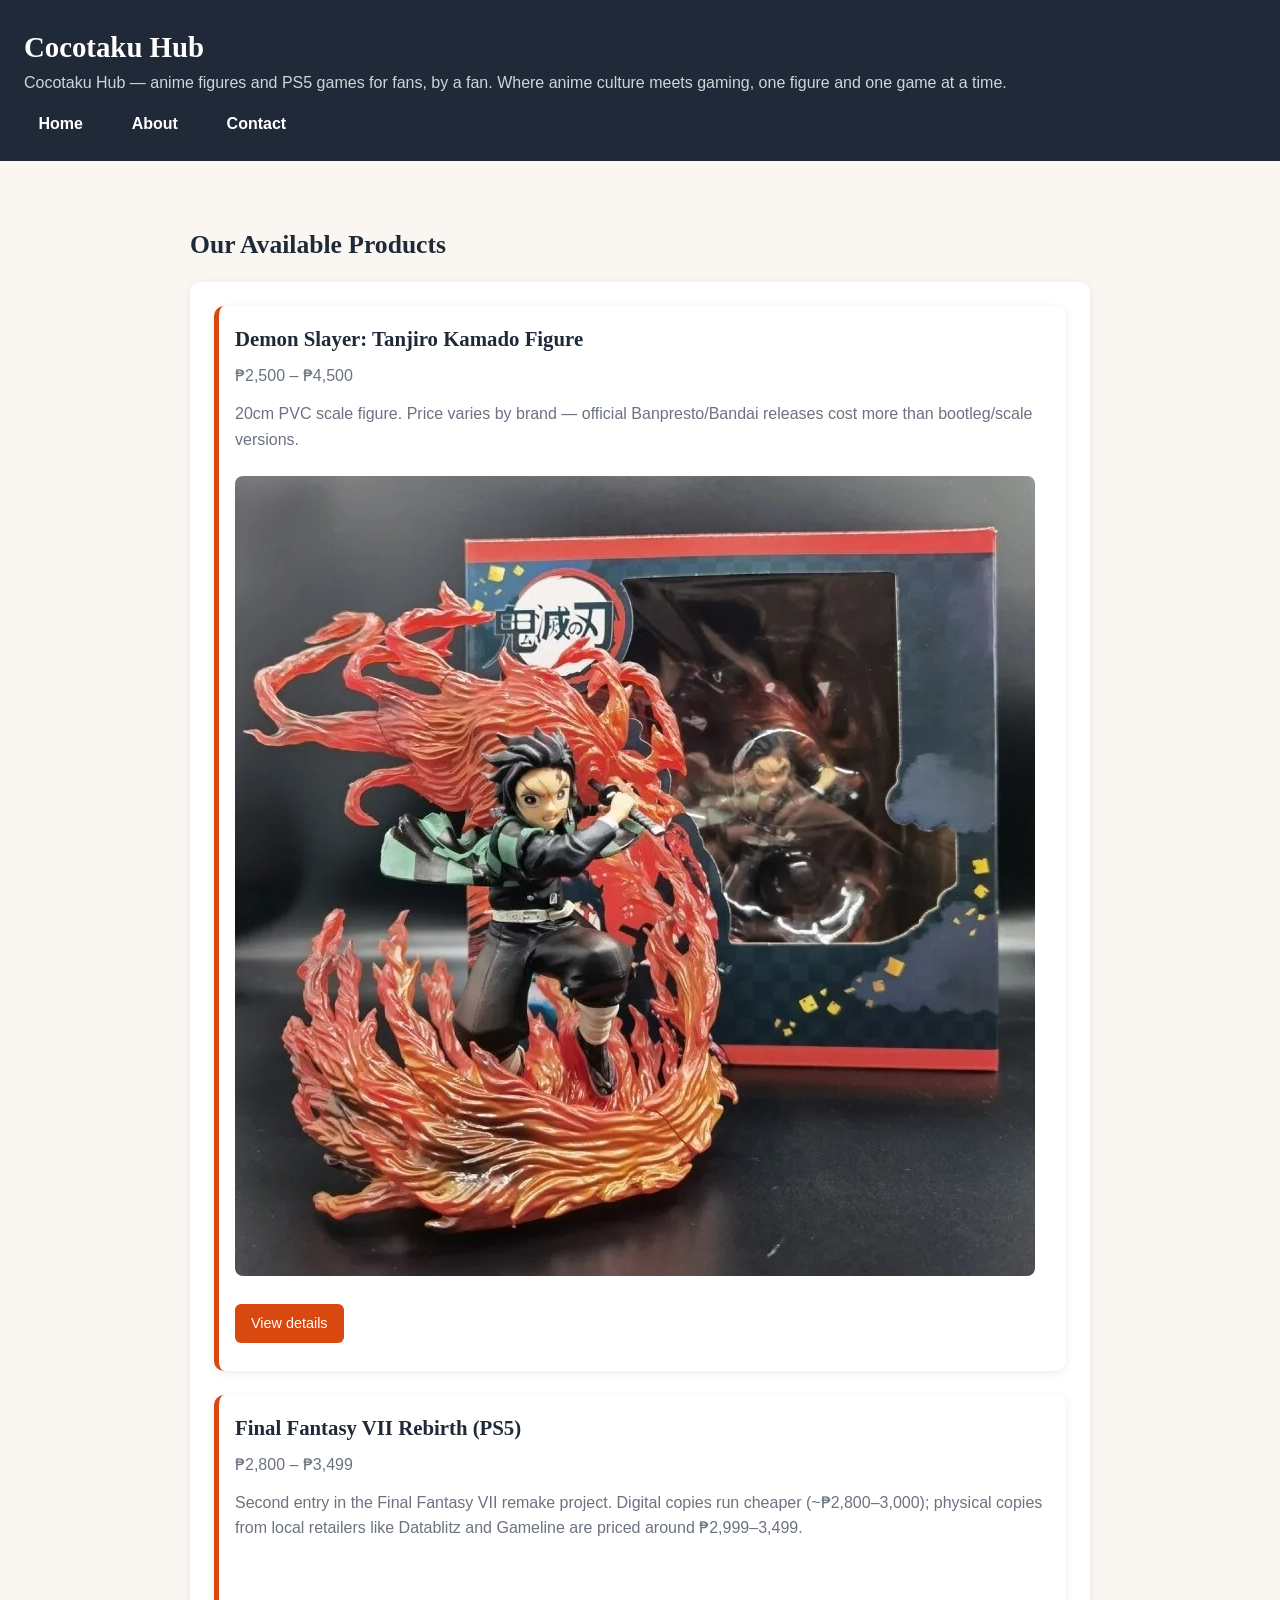
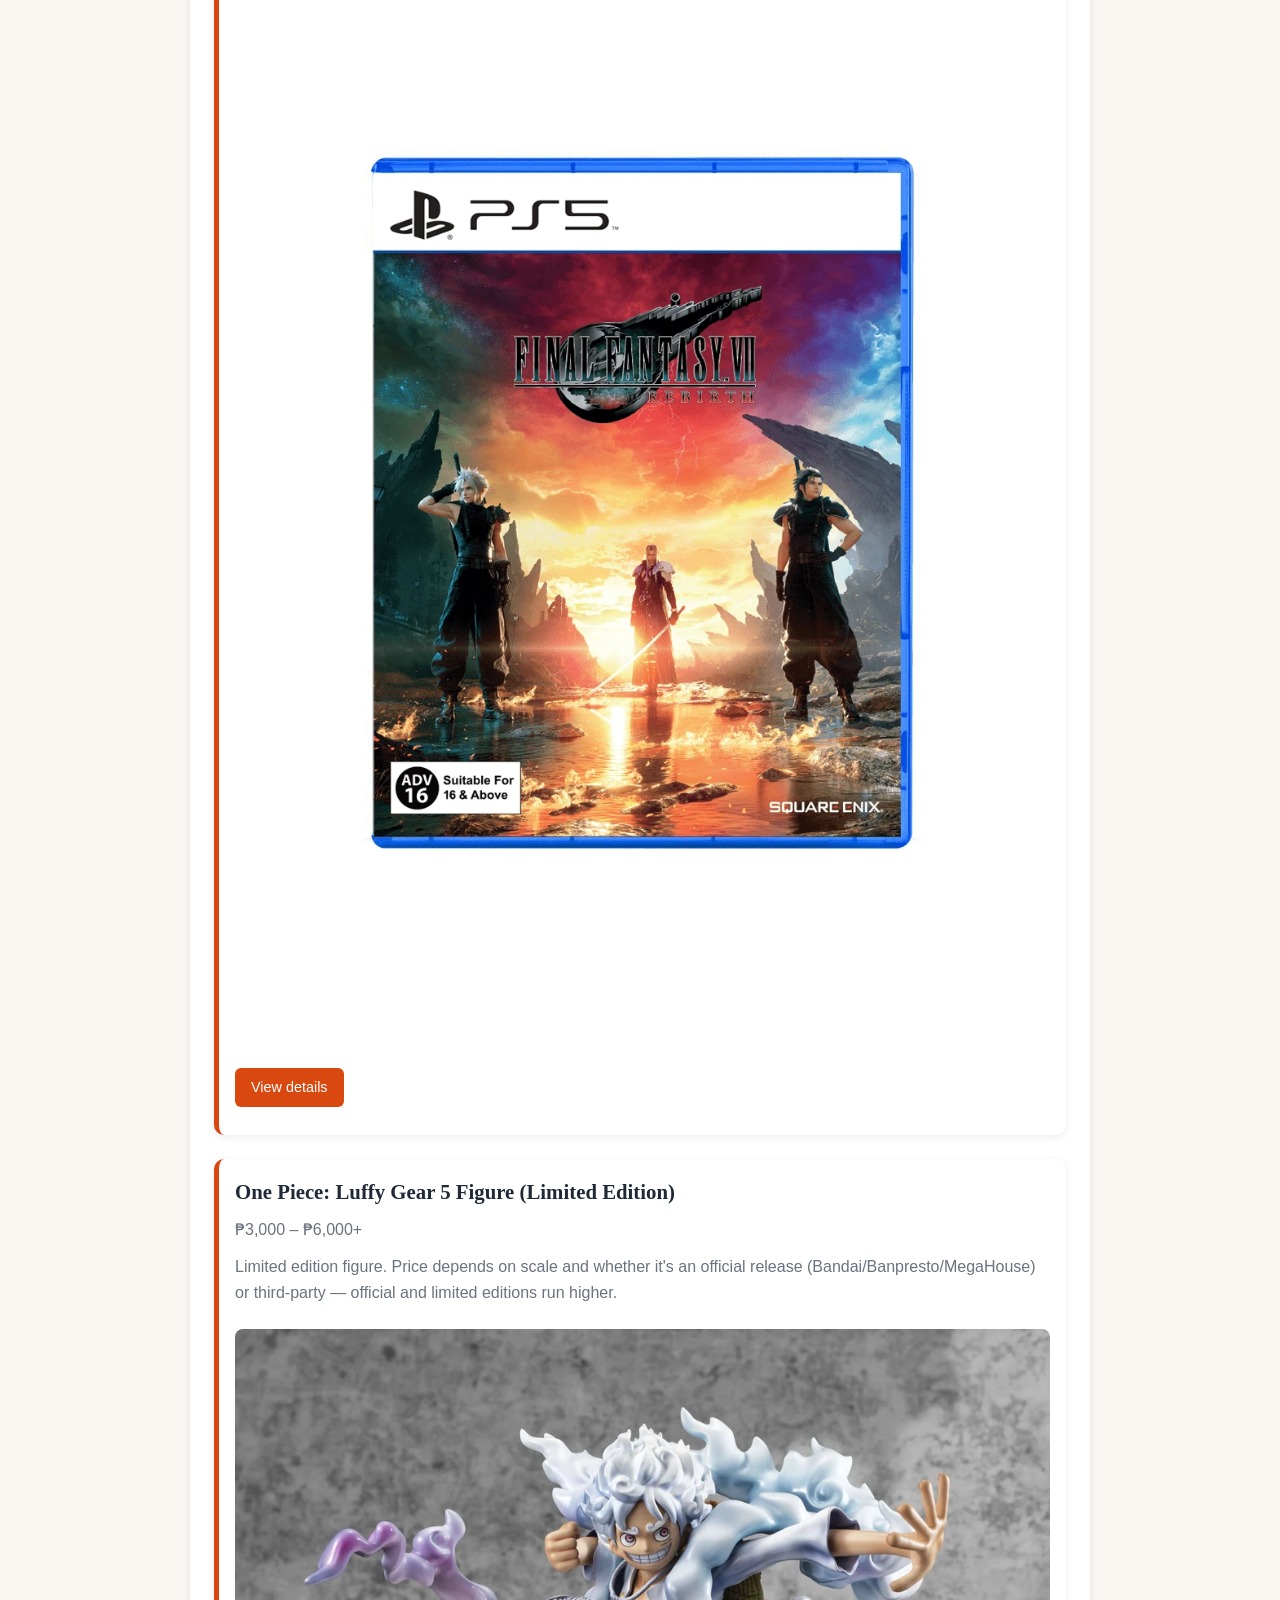
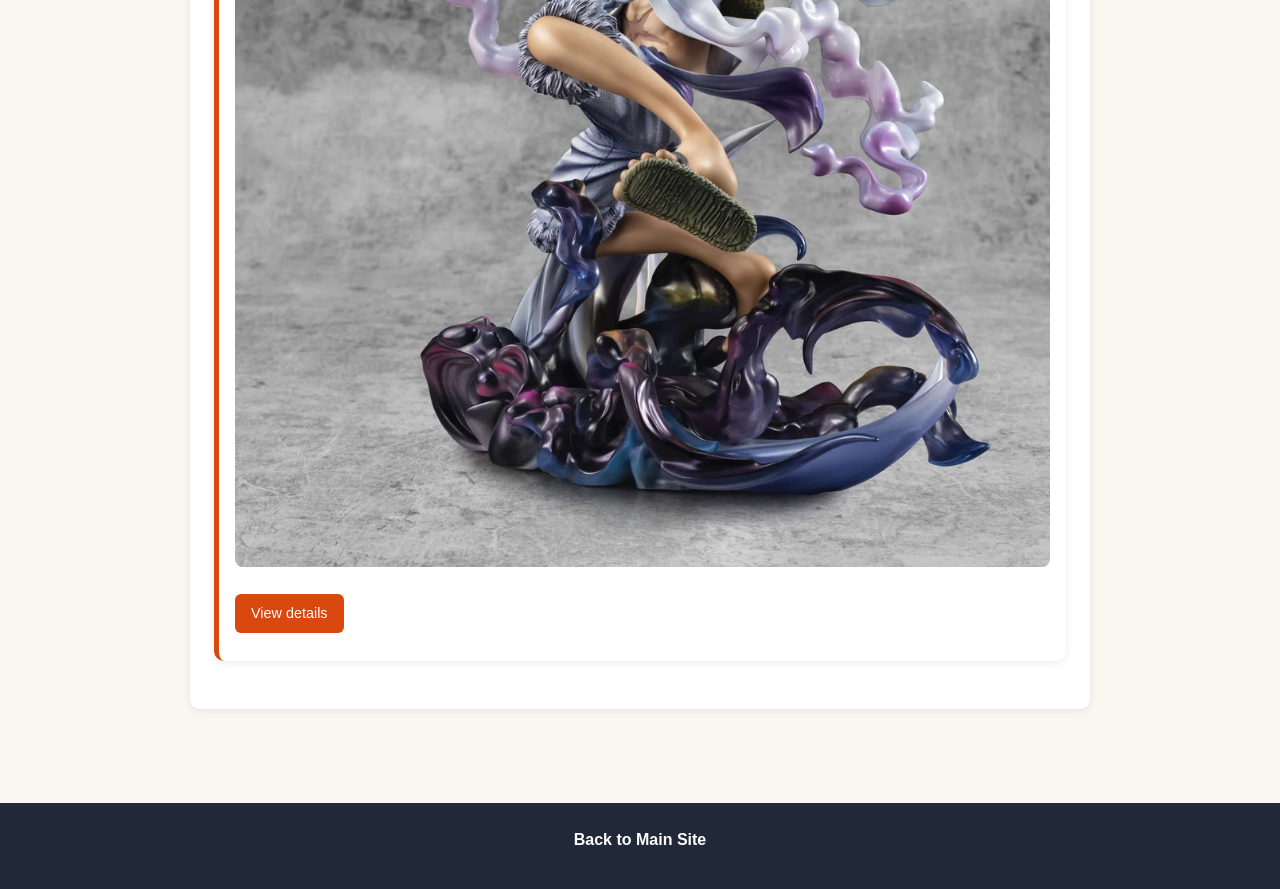
==== commit bdcba53a: "Rebuild header with flexbox and add centered hero banner" ====
--- a/index.html
+++ b/index.html
@@ -7,18 +7,20 @@
 </head>
 <body>
 
-  <header>
+ <header class="site-header">
+  <div class="site-brand">
     <h1>Cocotaku Hub</h1>
     <p>Cocotaku Hub — anime figures and PS5 games for fans, by a fan.
     Where anime culture meets gaming, one figure and one game at a time.</p>
-    <nav>
-      <ul>
-        <li><a href="index.html">Home</a></li>
-        <li><a href="about.html">About</a></li>
-        <li><a href="contact.html">Contact</a></li>
-      </ul>
-    </nav>
-  </header>
+  </div>
+  <nav>
+    <ul>
+      <li><a href="index.html">Home</a></li>
+      <li><a href="about.html">About</a></li>
+      <li><a href="contact.html">Contact</a></li>
+    </ul>
+  </nav>
+</header>
 
   <main>
     <section>
--- a/style.css
+++ b/style.css
@@ -42,40 +42,38 @@
 
 /* ===== 3. Layout Regions ===== */
 
-/* Header */
-header {
+/* Header — flexbox layout */
+.site-header {
+  display: flex;
+  justify-content: space-between;
+  align-items: center;
   background-color: var(--ink-color);
   color: #fff;
-  padding: 2rem 1.5rem 1.5rem;
-  text-align: center;
-}
-
-header h1 {
-  color: #fff;
-}
-
-header p {
+  padding: 1.5rem;
+  flex-wrap: wrap;
+  gap: 1rem;
+}
+
+.site-brand h1 {
+  color: #fff;
+  font-size: 1.8rem;
+  margin-bottom: 0;
+}
+
+.site-brand p {
   color: #d1d5db;
-  max-width: 600px;
-  margin: 0 auto 1rem;
-}
-
-/* Nav */
-nav ul {
+  margin-bottom: 0;
+}
+
+.site-header nav ul {
+  display: flex;
+  gap: 20px;
   list-style: none;
   padding: 0;
-  display: flex;
-  justify-content: center;
-  gap: 1.5rem;
-  margin-top: 1rem;
-  flex-wrap: wrap;
-}
-
-nav li {
-  display: inline-block;
-}
-
-nav a {
+  margin: 0;
+}
+
+.site-header nav a {
   color: #fff;
   font-weight: bold;
   padding: 0.4rem 0.9rem;
@@ -84,9 +82,8 @@
   transition: background-color 0.2s ease;
 }
 
-nav a:hover {
-  background-color: var(--brand-color);
-  text-decoration: none;
+.site-header nav a:hover {
+  background-color: var(--brand-color);
 }
 
 /* Main */
@@ -332,4 +329,20 @@
 button:focus {
   outline: 3px solid var(--brand-color);
   outline-offset: 2px;
+}
+
+/* Centred hero banner on product detail pages */
+.detail-hero {
+  display: flex;
+  justify-content: center;
+  align-items: center;
+  height: 150px;
+  background-color: var(--light-bg);
+  border-radius: 10px;
+  margin-bottom: 1.5rem;
+}
+
+.detail-hero h1 {
+  margin: 0;
+  text-align: center;
 }
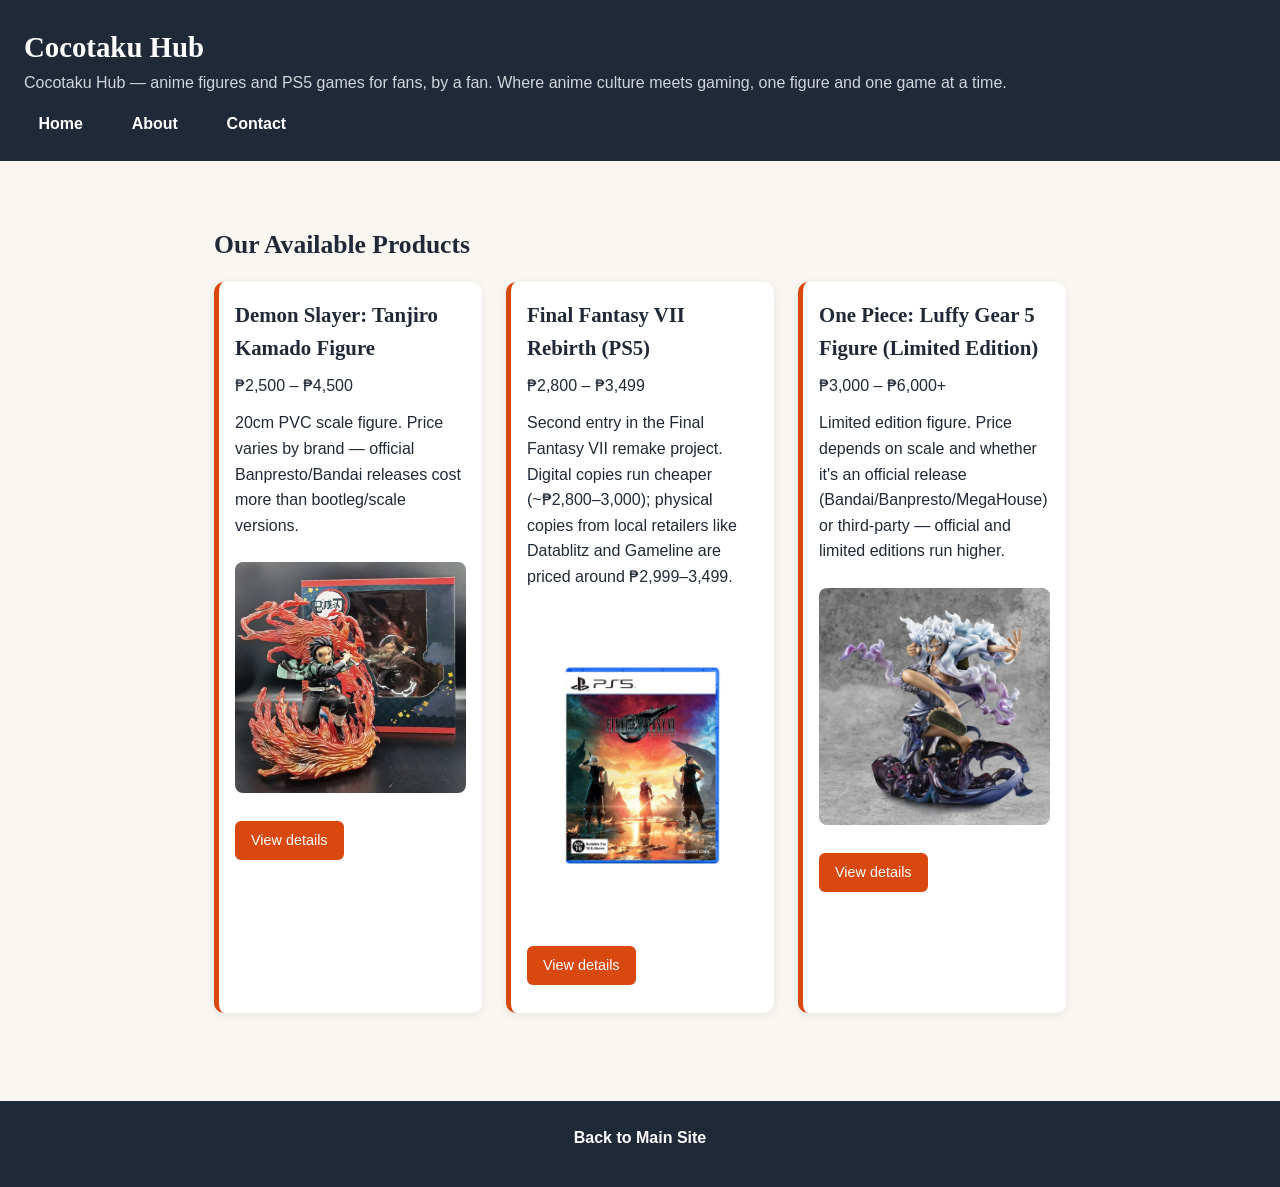
==== commit d9752eee: "Make product cards responsive with flexbox grid" ====
--- a/index.html
+++ b/index.html
@@ -26,7 +26,7 @@
     <section>
       <h2>Our Available Products</h2>
 
-      <article style="overflow: auto; margin-bottom: 30px;">
+<div class="product-grid">
 
         <article class="product-card">
   <h3>Demon Slayer: Tanjiro Kamado Figure</h3>
@@ -52,6 +52,9 @@
   <p><a href="products/luffy-gear5.html">View details</a></p>
 </article>
 
+</div>
+
+
       </article>
     </section>
   </main>
--- a/style.css
+++ b/style.css
@@ -7,7 +7,7 @@
 }
 
 /* ===== 2. Base Styles ===== */
-* {S
+* {
   box-sizing: border-box;
   margin: 0;
   padding: 0;
@@ -109,28 +109,37 @@
 
 /* ===== 4. Components ===== */
 
+/* Product grid — responsive layout */
+.product-grid {
+  display: flex;
+  flex-wrap: wrap;
+  gap: 24px;
+}
+
 /* Product cards */
-article {
+.product-card {
   background-color: #fff;
   border-radius: 10px;
-  padding: 1.5rem;
+  padding: 16px;
   margin-bottom: 1.5rem;
+  border-left: 5px solid var(--brand-color);
   box-shadow: 0 2px 8px rgba(0, 0, 0, 0.08);
-  color: var(--muted-grey);
-}
-
-article h3 {
-  color: var(--ink-color);
-}
-
-article img {
+  flex: 1 1 240px;
+}
+
+.product-card h3 {
+  font-size: 1.3rem;
+  color: var(--ink-color);
+}
+
+.product-card img {
   border-radius: 8px;
   margin: 0.75rem 0;
   max-width: 100%;
   height: auto;
 }
 
-article a {
+.product-card a {
   display: inline-block;
   margin-top: 0.5rem;
   background-color: var(--brand-color);
@@ -140,7 +149,7 @@
   font-size: 0.9rem;
 }
 
-article a:hover {
+.product-card a:hover {
   background-color: #b8380c;
   text-decoration: none;
 }
@@ -168,101 +177,6 @@
 }
 
 /* Forms */
-form {
-  margin-top: 1.5rem;
-}
-
-fieldset {
-  border: 1px solid #ddd;
-  border-radius: 8px;
-  padding: 1rem;
-  margin-bottom: 1rem;
-}
-
-legend {
-  font-weight: bold;
-  color: var(--ink-color);
-  padding: 0 0.5rem;
-}
-
-label {
-  display: block;
-  margin-top: 0.75rem;
-  margin-bottom: 0.25rem;
-  font-weight: bold;
-}
-
-input[type="text"],
-input[type="email"],
-input[type="number"],
-select,
-textarea {
-  width: 100%;
-  padding: 0.5rem;
-  border: 1px solid #ccc;
-  border-radius: 6px;
-  font-family: inherit;
-  font-size: 1rem;
-}
-
-input[type="radio"],
-input[type="checkbox"] {
-  margin-right: 0.5rem;
-}
-
-button[type="submit"] {
-  margin-top: 1rem;
-  background-color: var(--brand-color);
-  color: #fff;
-  border: none;
-  padding: 0.6rem 1.2rem;
-  border-radius: 6px;
-  font-size: 1rem;
-  cursor: pointer;
-}
-
-button[type="submit"]:hover {
-  background-color: #b8380c;
-}
-
-/* Product cards */
-.product-card {
-  background-color: #fff;
-  border-radius: 10px;
-  padding: 16px;
-  margin-bottom: 1.5rem;
-  border-left: 5px solid var(--brand-color);
-  box-shadow: 0 2px 8px rgba(0, 0, 0, 0.08);
-}
-
-.product-card h3 {
-  font-size: 1.3rem;
-  color: var(--ink-color);
-}
-
-.product-card img {
-  border-radius: 8px;
-  margin: 0.75rem 0;
-  max-width: 100%;
-  height: auto;
-}
-
-.product-card a {
-  display: inline-block;
-  margin-top: 0.5rem;
-  background-color: var(--brand-color);
-  color: #fff;
-  padding: 0.5rem 1rem;
-  border-radius: 6px;
-  font-size: 0.9rem;
-}
-
-.product-card a:hover {
-  background-color: #b8380c;
-  text-decoration: none;
-}
-
-/* Form styling */
 form {
   margin-top: 1.5rem;
 }
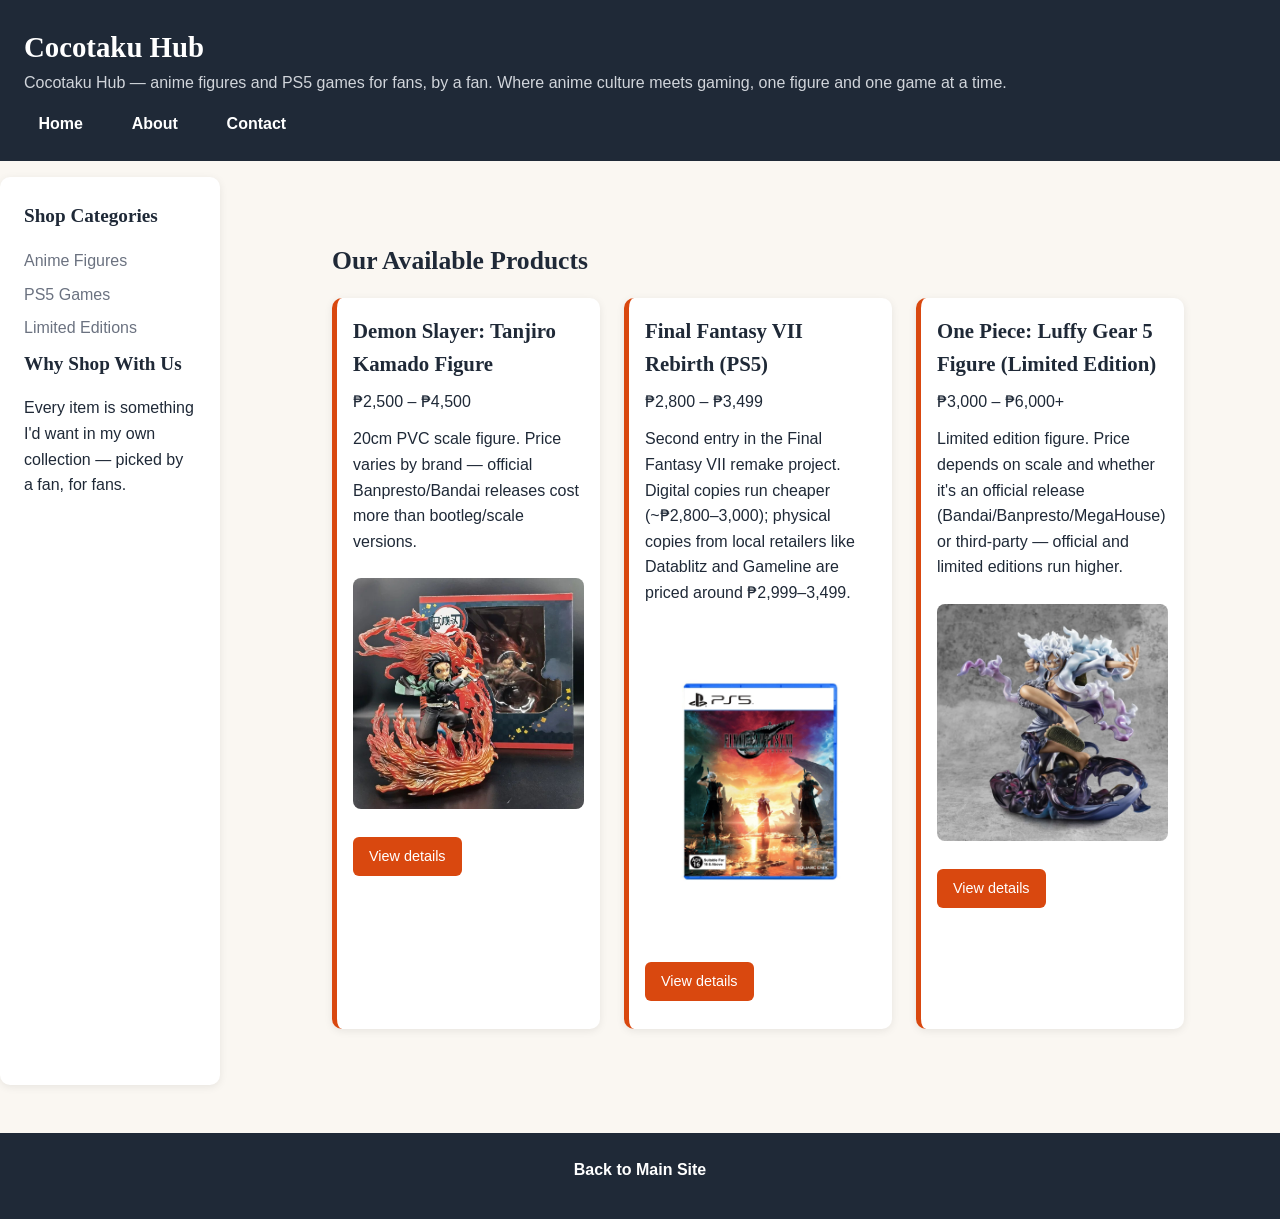
==== commit 62e7b1e8: "Add CSS grid page layout with sidebar to all pages" ====
--- a/index.html
+++ b/index.html
@@ -7,61 +7,73 @@
 </head>
 <body>
 
- <header class="site-header">
-  <div class="site-brand">
-    <h1>Cocotaku Hub</h1>
-    <p>Cocotaku Hub — anime figures and PS5 games for fans, by a fan.
-    Where anime culture meets gaming, one figure and one game at a time.</p>
+  <div class="page">
+
+    <header class="site-header">
+      <div class="site-brand">
+        <h1>Cocotaku Hub</h1>
+        <p>Cocotaku Hub — anime figures and PS5 games for fans, by a fan.
+        Where anime culture meets gaming, one figure and one game at a time.</p>
+      </div>
+      <nav>
+        <ul>
+          <li><a href="index.html">Home</a></li>
+          <li><a href="about.html">About</a></li>
+          <li><a href="contact.html">Contact</a></li>
+        </ul>
+      </nav>
+    </header>
+
+    <aside>
+      <h2>Shop Categories</h2>
+      <ul>
+        <li>Anime Figures</li>
+        <li>PS5 Games</li>
+        <li>Limited Editions</li>
+      </ul>
+      <h2>Why Shop With Us</h2>
+      <p>Every item is something I'd want in my own collection — picked by a fan, for fans.</p>
+    </aside>
+
+    <main>
+      <section>
+        <h2>Our Available Products</h2>
+
+        <div class="product-grid">
+
+          <article class="product-card">
+            <h3>Demon Slayer: Tanjiro Kamado Figure</h3>
+            <p>₱2,500 – ₱4,500</p>
+            <p>20cm PVC scale figure. Price varies by brand — official Banpresto/Bandai releases cost more than bootleg/scale versions.</p>
+            <img src="tanjiro.jpg" alt="Demon Slayer Tanjiro Kamado Figure">
+            <p><a href="products/tanjiro.html">View details</a></p>
+          </article>
+
+          <article class="product-card">
+            <h3>Final Fantasy VII Rebirth (PS5)</h3>
+            <p>₱2,800 – ₱3,499</p>
+            <p>Second entry in the Final Fantasy VII remake project. Digital copies run cheaper (~₱2,800–3,000); physical copies from local retailers like Datablitz and Gameline are priced around ₱2,999–3,499.</p>
+            <img src="PS5.webp" alt="Final Fantasy VII Rebirth PS5 game">
+            <p><a href="products/ps5-rebirth.html">View details</a></p>
+          </article>
+
+          <article class="product-card">
+            <h3>One Piece: Luffy Gear 5 Figure (Limited Edition)</h3>
+            <p>₱3,000 – ₱6,000+</p>
+            <p>Limited edition figure. Price depends on scale and whether it's an official release (Bandai/Banpresto/MegaHouse) or third-party — official and limited editions run higher.</p>
+            <img src="luffy.webp" alt="One Piece Luffy Gear 5 Limited Edition Figure">
+            <p><a href="products/luffy-gear5.html">View details</a></p>
+          </article>
+
+        </div>
+      </section>
+    </main>
+
+    <footer>
+      <p><a href="https://jangel-laureta-compro.github.io/laureta_johnangel/">Back to Main Site</a></p>
+    </footer>
+
   </div>
-  <nav>
-    <ul>
-      <li><a href="index.html">Home</a></li>
-      <li><a href="about.html">About</a></li>
-      <li><a href="contact.html">Contact</a></li>
-    </ul>
-  </nav>
-</header>
-
-  <main>
-    <section>
-      <h2>Our Available Products</h2>
-
-<div class="product-grid">
-
-        <article class="product-card">
-  <h3>Demon Slayer: Tanjiro Kamado Figure</h3>
-  <p>₱2,500 – ₱4,500</p>
-  <p>20cm PVC scale figure. Price varies by brand — official Banpresto/Bandai releases cost more than bootleg/scale versions.</p>
-  <img src="tanjiro.jpg" alt="Demon Slayer Tanjiro Kamado Figure">
-  <p><a href="products/tanjiro.html">View details</a></p>
-</article>
-
-        <article class="product-card">
-  <h3>Final Fantasy VII Rebirth (PS5)</h3>
-  <p>₱2,800 – ₱3,499</p>
-  <p>Second entry in the Final Fantasy VII remake project. Digital copies run cheaper (~₱2,800–3,000); physical copies from local retailers like Datablitz and Gameline are priced around ₱2,999–3,499.</p>
-  <img src="PS5.webp" alt="Final Fantasy VII Rebirth PS5 game">
-  <p><a href="products/ps5-rebirth.html">View details</a></p>
-</article>
-
-       <article class="product-card">
-  <h3>One Piece: Luffy Gear 5 Figure (Limited Edition)</h3>
-  <p>₱3,000 – ₱6,000+</p>
-  <p>Limited edition figure. Price depends on scale and whether it's an official release (Bandai/Banpresto/MegaHouse) or third-party — official and limited editions run higher.</p>
-  <img src="luffy.webp" alt="One Piece Luffy Gear 5 Limited Edition Figure">
-  <p><a href="products/luffy-gear5.html">View details</a></p>
-</article>
-
-</div>
-
-
-      </article>
-    </section>
-  </main>
-
-  <footer>
-    <p><a href="https://jangel-laureta-compro.github.io/laureta_johnangel/">Back to Main Site</a></p>
-  </footer>
 
 </body>
 </html>
--- a/style.css
+++ b/style.css
@@ -259,4 +259,43 @@
 .detail-hero h1 {
   margin: 0;
   text-align: center;
+}
+
+/* ===== Page Grid Layout ===== */
+.page {
+  display: grid;
+  grid-template-columns: 220px 1fr;
+  grid-template-areas:
+    "masthead masthead"
+    "side     main"
+    "foot     foot";
+  gap: 16px;
+}
+
+.page header { grid-area: masthead; }
+.page aside  { grid-area: side; }
+.page main   { grid-area: main; }
+.page footer { grid-area: foot; }
+
+/* Sidebar styling */
+aside {
+  background-color: #fff;
+  border-radius: 10px;
+  padding: 1.5rem;
+  box-shadow: 0 2px 8px rgba(0, 0, 0, 0.08);
+}
+
+aside h2 {
+  font-size: 1.2rem;
+  margin-top: 0;
+}
+
+aside ul {
+  list-style: none;
+  padding: 0;
+}
+
+aside li {
+  margin-bottom: 0.5rem;
+  color: var(--muted-grey);
 }
